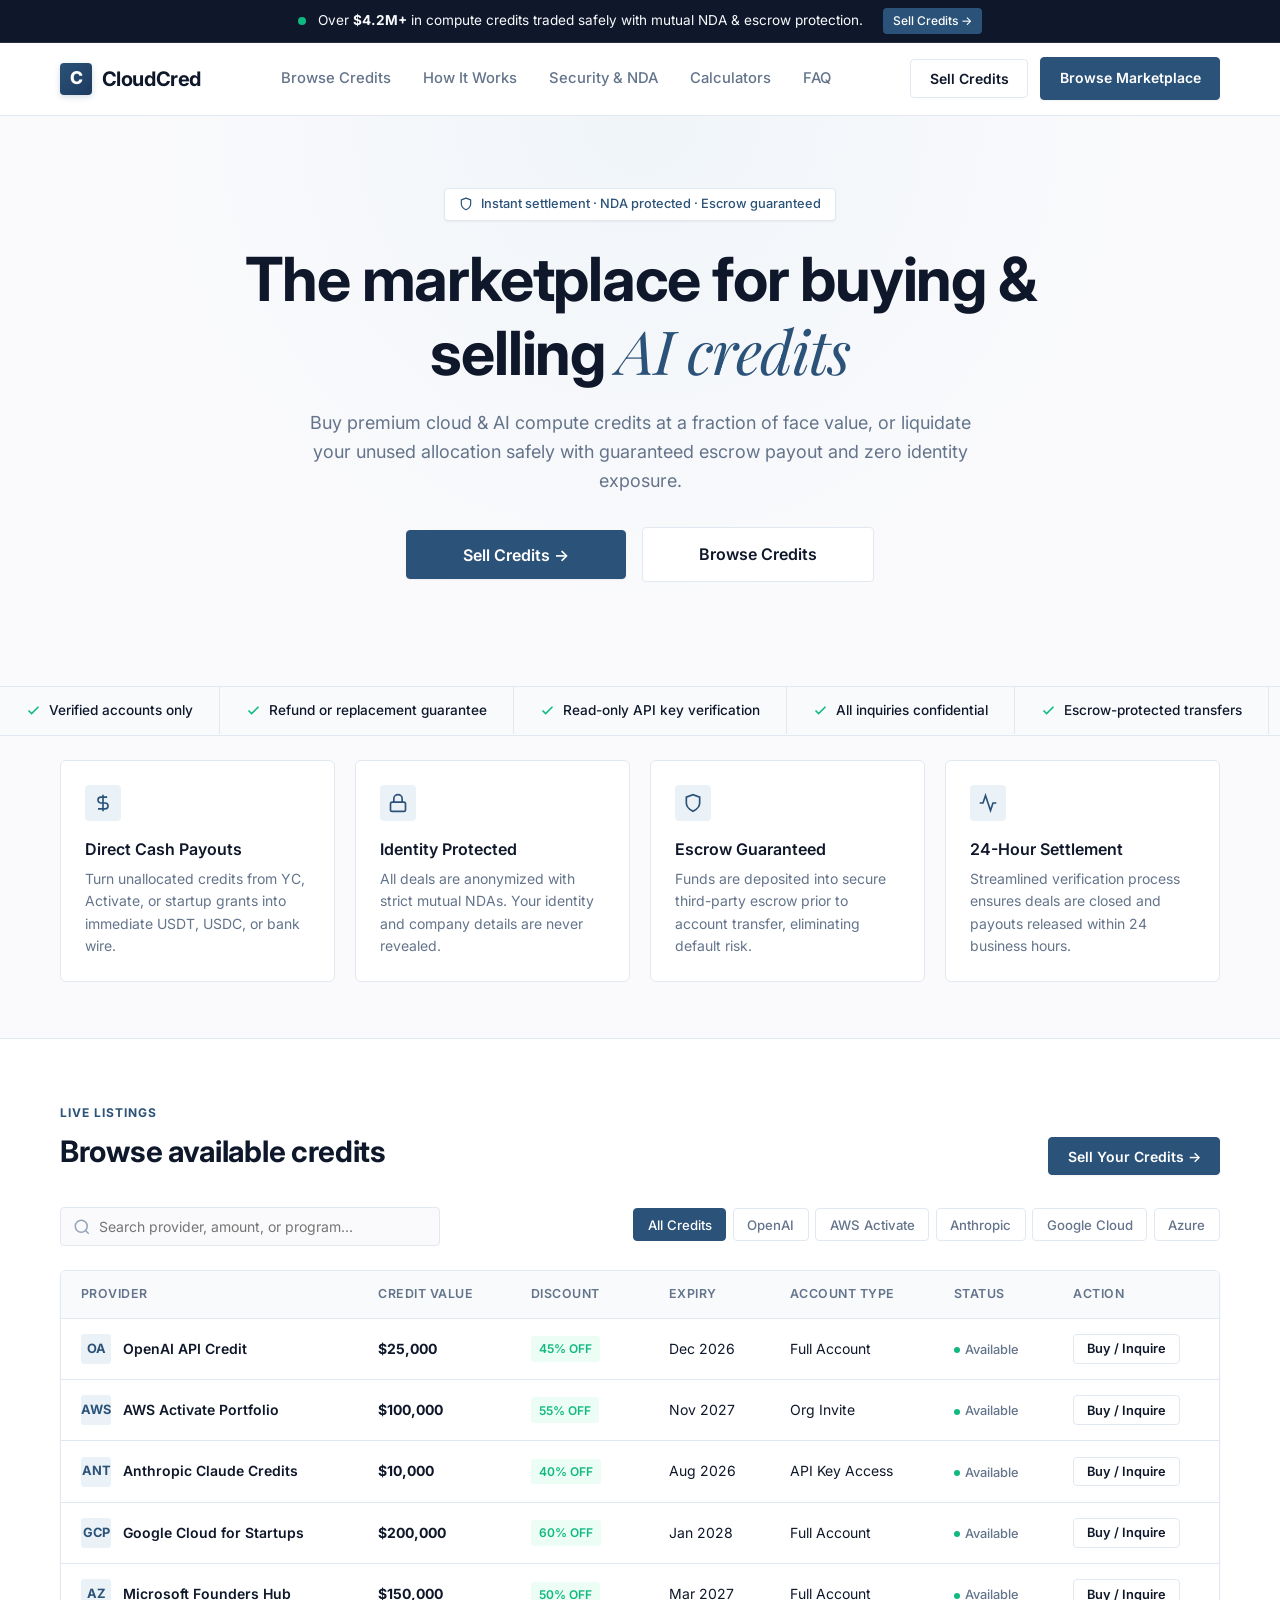
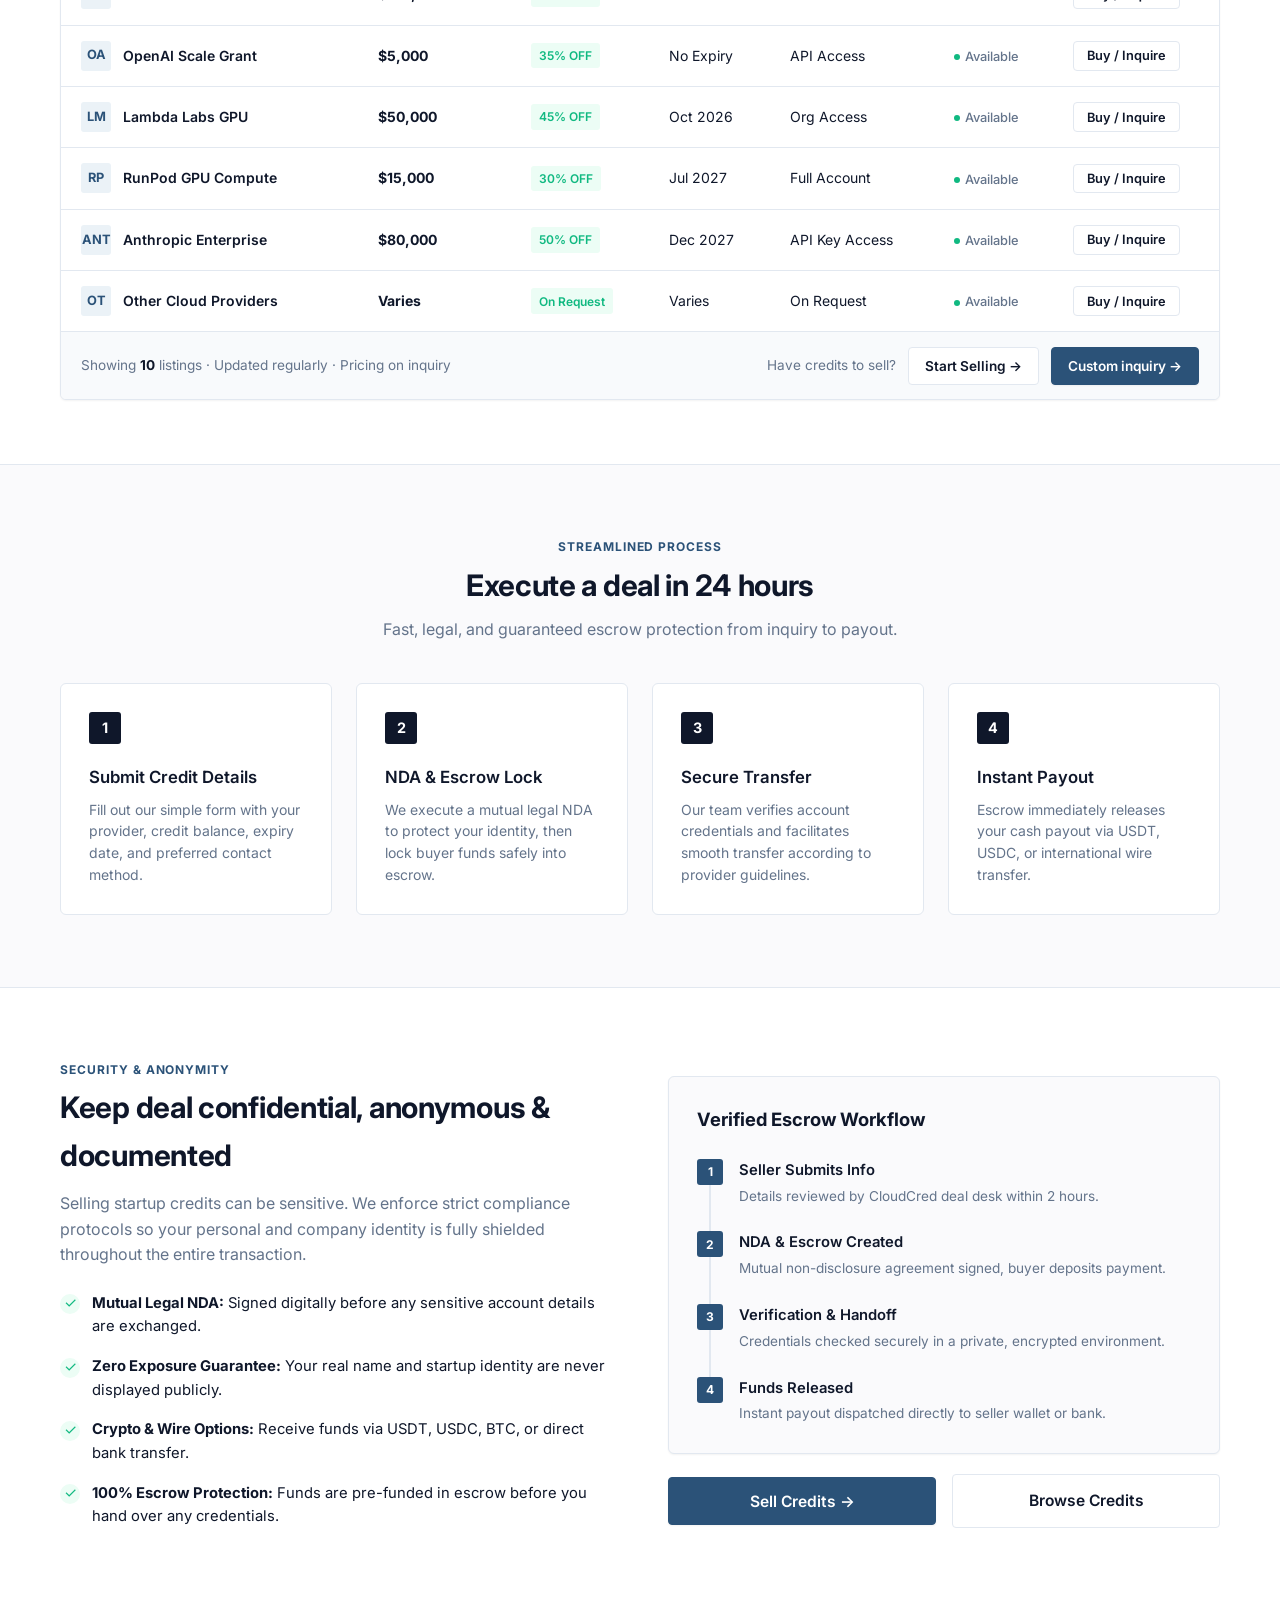
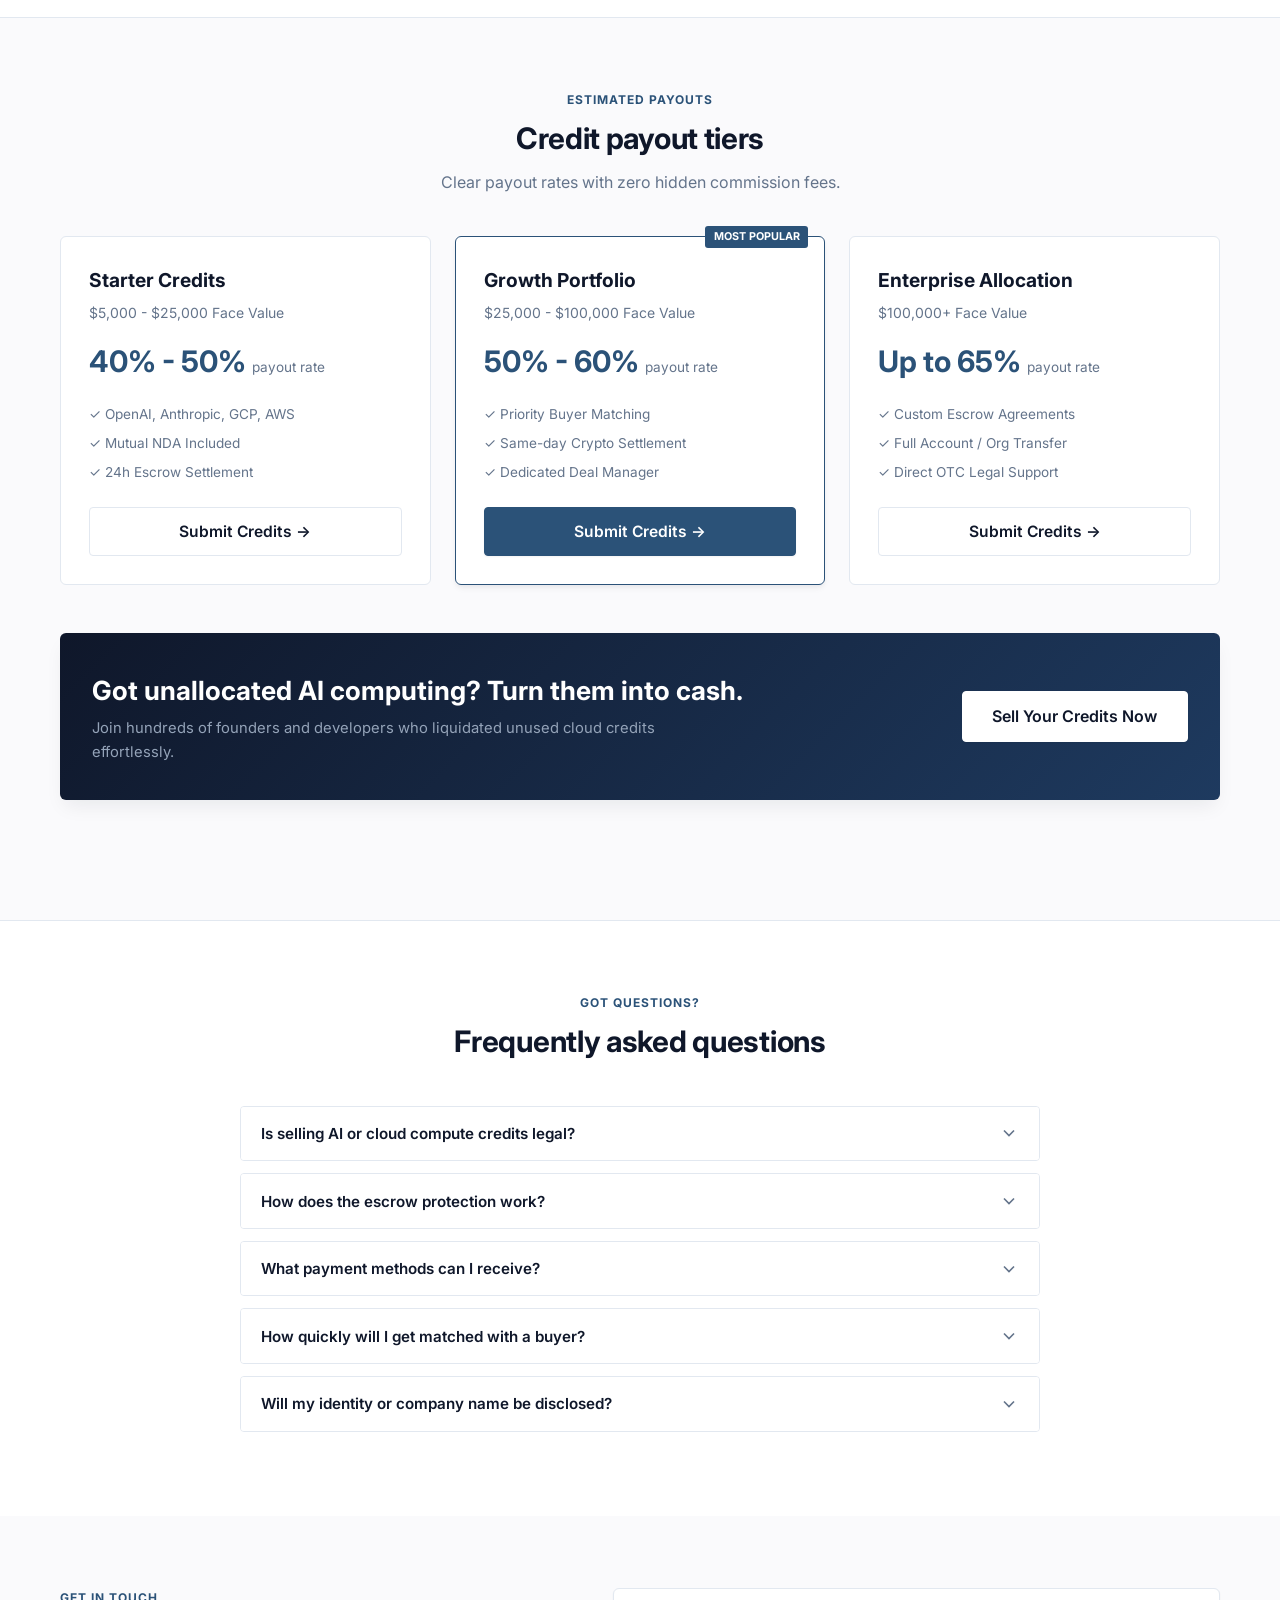
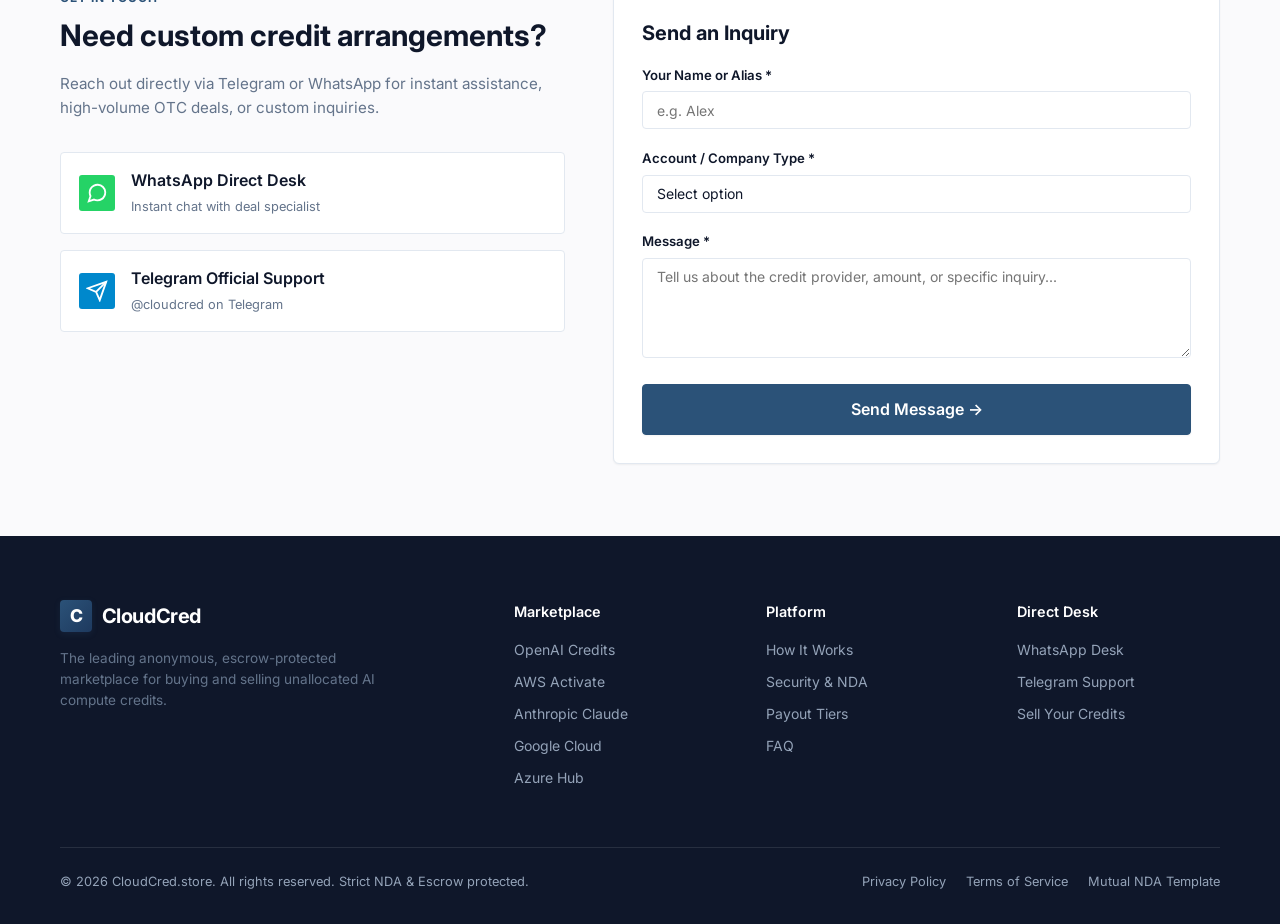
==== index.html @ 662631dc "Initial commit: CloudCred AI compute credits marketplace static website with Privacy Policy & Terms " ====
<!DOCTYPE html>
<html lang="en">
<head>
  <meta charset="UTF-8">
  <meta name="viewport" content="width=device-width, initial-scale=1.0">
  <title>CloudCred - The Marketplace for Buying & Selling AI Credits</title>
  <meta name="description" content="Buy premium AI & cloud compute credits at up to 60% off face value, or liquidate unused startup credits safely with guaranteed escrow and total anonymity.">

  <!-- Stylesheet -->
  <link rel="stylesheet" href="styles.css">
</head>
<body>

  <!-- Top Announcement Bar -->
  <div class="top-bar">
    <div class="container top-bar-content">
      <span class="pulse-dot"></span>
      <span>Over <strong>$4.2M+</strong> in compute credits traded safely with mutual NDA & escrow protection.</span>
      <a href="#sell" class="top-bar-btn trigger-sell-modal">Sell Credits &rarr;</a>
    </div>
  </div>

  <!-- Header Navigation -->
  <header class="header">
    <div class="container nav-container">
      <a href="#" class="logo">
        <div class="logo-icon">C</div>
        <span>CloudCred</span>
      </a>

      <nav class="nav-links">
        <a href="#marketplace">Browse Credits</a>
        <a href="#how-it-works">How It Works</a>
        <a href="#security">Security & NDA</a>
        <a href="#pricing">Calculators</a>
        <a href="#faq">FAQ</a>
      </nav>

      <div class="nav-actions">
        <button class="btn btn-secondary trigger-sell-modal">Sell Credits</button>
        <a href="#marketplace" class="btn btn-primary">Browse Marketplace</a>
        <button class="hamburger" id="hamburgerBtn" aria-label="Toggle Navigation">
          <svg width="24" height="24" viewBox="0 0 24 24" fill="none" stroke="currentColor" stroke-width="2" stroke-linecap="round" stroke-linejoin="round">
            <line x1="3" y1="12" x2="21" y2="12"></line>
            <line x1="3" y1="6" x2="21" y2="6"></line>
            <line x1="3" y1="18" x2="21" y2="18"></line>
          </svg>
        </button>
      </div>
    </div>
  </header>

  <!-- Mobile Drawer Menu -->
  <div class="mobile-nav" id="mobileNav">
    <a href="#marketplace">Browse Credits</a>
    <a href="#how-it-works">How It Works</a>
    <a href="#security">Security & Confidentiality</a>
    <a href="#pricing">Pricing & Payouts</a>
    <a href="#faq">FAQ</a>
    <a href="#contact">Contact Us</a>
    <button class="btn btn-primary trigger-sell-modal" style="width: 100%; margin-top: 1rem;">Sell Credits</button>
  </div>

  <!-- Hero Section -->
  <section class="hero">
    <div class="container">
      <div class="hero-badge-pill">
        <svg width="14" height="14" viewBox="0 0 24 24" fill="none" stroke="currentColor" stroke-width="2" stroke-linecap="round" stroke-linejoin="round"><path d="M12 22s8-4 8-10V5l-8-3-8 3v7c0 6 8 10 8 10z"/></svg>
        Instant settlement · NDA protected · Escrow guaranteed
      </div>

      <h1 class="hero-title">
        The marketplace for buying & selling <span class="serif-highlight">AI credits</span>
      </h1>

      <p class="hero-subtitle">
        Buy premium cloud & AI compute credits at a fraction of face value, or liquidate your unused allocation safely with guaranteed escrow payout and zero identity exposure.
      </p>

      <div class="hero-actions">
        <button class="btn btn-primary trigger-sell-modal">Sell Credits &rarr;</button>
        <a href="#marketplace" class="btn btn-secondary">Browse Credits</a>
      </div>

    </div>
  </section>

  <!-- Scrolling Marquee Belt (Full Width) -->
  <div class="marquee-belt">
    <div class="marquee-track">
      <div class="marquee-group">
        <div class="marquee-item">
          <svg width="15" height="15" viewBox="0 0 24 24" fill="none" stroke="currentColor" stroke-width="2.5"><polyline points="20 6 9 17 4 12"/></svg>
          <span>Verified accounts only</span>
        </div>
        <div class="marquee-item">
          <svg width="15" height="15" viewBox="0 0 24 24" fill="none" stroke="currentColor" stroke-width="2.5"><polyline points="20 6 9 17 4 12"/></svg>
          <span>Refund or replacement guarantee</span>
        </div>
        <div class="marquee-item">
          <svg width="15" height="15" viewBox="0 0 24 24" fill="none" stroke="currentColor" stroke-width="2.5"><polyline points="20 6 9 17 4 12"/></svg>
          <span>Read-only API key verification</span>
        </div>
        <div class="marquee-item">
          <svg width="15" height="15" viewBox="0 0 24 24" fill="none" stroke="currentColor" stroke-width="2.5"><polyline points="20 6 9 17 4 12"/></svg>
          <span>All inquiries confidential</span>
        </div>
        <div class="marquee-item">
          <svg width="15" height="15" viewBox="0 0 24 24" fill="none" stroke="currentColor" stroke-width="2.5"><polyline points="20 6 9 17 4 12"/></svg>
          <span>Escrow-protected transfers</span>
        </div>
        <div class="marquee-item">
          <svg width="15" height="15" viewBox="0 0 24 24" fill="none" stroke="currentColor" stroke-width="2.5"><polyline points="20 6 9 17 4 12"/></svg>
          <span>Mutual NDA on every deal</span>
        </div>
        <div class="marquee-item">
          <svg width="15" height="15" viewBox="0 0 24 24" fill="none" stroke="currentColor" stroke-width="2.5"><polyline points="20 6 9 17 4 12"/></svg>
          <span>24-48h average transfer</span>
        </div>
        <div class="marquee-item">
          <svg width="15" height="15" viewBox="0 0 24 24" fill="none" stroke="currentColor" stroke-width="2.5"><polyline points="20 6 9 17 4 12"/></svg>
          <span>Never shared with AI providers</span>
        </div>
        <div class="marquee-item">
          <svg width="15" height="15" viewBox="0 0 24 24" fill="none" stroke="currentColor" stroke-width="2.5"><polyline points="20 6 9 17 4 12"/></svg>
          <span>OpenAI, AWS, GCP, Anthropic & Azure</span>
        </div>
      </div>

      <!-- Duplicate Group for Infinite Loop -->
      <div class="marquee-group" aria-hidden="true">
        <div class="marquee-item">
          <svg width="15" height="15" viewBox="0 0 24 24" fill="none" stroke="currentColor" stroke-width="2.5"><polyline points="20 6 9 17 4 12"/></svg>
          <span>Verified accounts only</span>
        </div>
        <div class="marquee-item">
          <svg width="15" height="15" viewBox="0 0 24 24" fill="none" stroke="currentColor" stroke-width="2.5"><polyline points="20 6 9 17 4 12"/></svg>
          <span>Refund or replacement guarantee</span>
        </div>
        <div class="marquee-item">
          <svg width="15" height="15" viewBox="0 0 24 24" fill="none" stroke="currentColor" stroke-width="2.5"><polyline points="20 6 9 17 4 12"/></svg>
          <span>Read-only API key verification</span>
        </div>
        <div class="marquee-item">
          <svg width="15" height="15" viewBox="0 0 24 24" fill="none" stroke="currentColor" stroke-width="2.5"><polyline points="20 6 9 17 4 12"/></svg>
          <span>All inquiries confidential</span>
        </div>
        <div class="marquee-item">
          <svg width="15" height="15" viewBox="0 0 24 24" fill="none" stroke="currentColor" stroke-width="2.5"><polyline points="20 6 9 17 4 12"/></svg>
          <span>Escrow-protected transfers</span>
        </div>
        <div class="marquee-item">
          <svg width="15" height="15" viewBox="0 0 24 24" fill="none" stroke="currentColor" stroke-width="2.5"><polyline points="20 6 9 17 4 12"/></svg>
          <span>Mutual NDA on every deal</span>
        </div>
        <div class="marquee-item">
          <svg width="15" height="15" viewBox="0 0 24 24" fill="none" stroke="currentColor" stroke-width="2.5"><polyline points="20 6 9 17 4 12"/></svg>
          <span>24-48h average transfer</span>
        </div>
        <div class="marquee-item">
          <svg width="15" height="15" viewBox="0 0 24 24" fill="none" stroke="currentColor" stroke-width="2.5"><polyline points="20 6 9 17 4 12"/></svg>
          <span>Never shared with AI providers</span>
        </div>
        <div class="marquee-item">
          <svg width="15" height="15" viewBox="0 0 24 24" fill="none" stroke="currentColor" stroke-width="2.5"><polyline points="20 6 9 17 4 12"/></svg>
          <span>OpenAI, AWS, GCP, Anthropic & Azure</span>
        </div>
      </div>
    </div>
  </div>

  <!-- Value Highlights Grid -->
  <section class="value-props">
    <div class="container">
      <div class="value-grid">
        <div class="value-card">
          <div class="value-icon">
            <svg width="20" height="20" viewBox="0 0 24 24" fill="none" stroke="currentColor" stroke-width="2"><path d="M12 2v20M17 5H9.5a3.5 3.5 0 0 0 0 7h5a3.5 3.5 0 0 1 0 7H6"/></svg>
          </div>
          <h3>Direct Cash Payouts</h3>
          <p>Turn unallocated credits from YC, Activate, or startup grants into immediate USDT, USDC, or bank wire.</p>
        </div>

        <div class="value-card">
          <div class="value-icon">
            <svg width="20" height="20" viewBox="0 0 24 24" fill="none" stroke="currentColor" stroke-width="2"><rect x="3" y="11" width="18" height="11" rx="2" ry="2"/><path d="M7 11V7a5 5 0 0 1 10 0v4"/></svg>
          </div>
          <h3>Identity Protected</h3>
          <p>All deals are anonymized with strict mutual NDAs. Your identity and company details are never revealed.</p>
        </div>

        <div class="value-card">
          <div class="value-icon">
            <svg width="20" height="20" viewBox="0 0 24 24" fill="none" stroke="currentColor" stroke-width="2"><path d="M12 22s8-4 8-10V5l-8-3-8 3v7c0 6 8 10 8 10z"/></svg>
          </div>
          <h3>Escrow Guaranteed</h3>
          <p>Funds are deposited into secure third-party escrow prior to account transfer, eliminating default risk.</p>
        </div>

        <div class="value-card">
          <div class="value-icon">
            <svg width="20" height="20" viewBox="0 0 24 24" fill="none" stroke="currentColor" stroke-width="2"><polyline points="22 12 18 12 15 21 9 3 6 12 2 12"/></svg>
          </div>
          <h3>24-Hour Settlement</h3>
          <p>Streamlined verification process ensures deals are closed and payouts released within 24 business hours.</p>
        </div>
      </div>
    </div>
  </section>

  <!-- Live Credit Marketplace Section -->
  <section class="marketplace-section" id="marketplace">
    <div class="container">
      <div class="section-header">
        <div>
          <div class="section-tag">LIVE LISTINGS</div>
          <h2 class="section-title">Browse available credits</h2>
        </div>
        <button class="btn btn-primary trigger-sell-modal">Sell Your Credits &rarr;</button>
      </div>

      <!-- Search & Filters -->
      <div class="filter-bar">
        <div class="search-box">
          <svg width="18" height="18" viewBox="0 0 24 24" fill="none" stroke="currentColor" stroke-width="2"><circle cx="11" cy="11" r="8"/><line x1="21" y1="21" x2="16.65" y2="16.65"/></svg>
          <input type="text" id="tableSearchInput" placeholder="Search provider, amount, or program...">
        </div>

        <div class="category-tabs">
          <button class="tab-btn active" data-category="all">All Credits</button>
          <button class="tab-btn" data-category="openai">OpenAI</button>
          <button class="tab-btn" data-category="aws">AWS Activate</button>
          <button class="tab-btn" data-category="anthropic">Anthropic</button>
          <button class="tab-btn" data-category="gcp">Google Cloud</button>
          <button class="tab-btn" data-category="azure">Azure</button>
        </div>
      </div>

      <!-- Data Table -->
      <div class="table-container">
        <table class="market-table" id="marketplaceTable">
          <thead>
            <tr>
              <th>Provider</th>
              <th>Credit Value</th>
              <th>Discount</th>
              <th>Expiry</th>
              <th>Account Type</th>
              <th>Status</th>
              <th>Action</th>
            </tr>
          </thead>
          <tbody>
            <tr data-provider="openai">
              <td>
                <div class="provider-cell">
                  <div class="provider-logo">OA</div>
                  <span>OpenAI API Credit</span>
                </div>
              </td>
              <td><strong>$25,000</strong></td>
              <td><span class="discount-badge">45% OFF</span></td>
              <td>Dec 2026</td>
              <td>Full Account</td>
              <td><span class="status-badge"><span class="status-dot"></span> Available</span></td>
              <td><button class="btn btn-secondary trigger-sell-modal" style="padding:0.4rem 0.8rem; font-size:0.8rem;">Buy / Inquire</button></td>
            </tr>

            <tr data-provider="aws">
              <td>
                <div class="provider-cell">
                  <div class="provider-logo">AWS</div>
                  <span>AWS Activate Portfolio</span>
                </div>
              </td>
              <td><strong>$100,000</strong></td>
              <td><span class="discount-badge">55% OFF</span></td>
              <td>Nov 2027</td>
              <td>Org Invite</td>
              <td><span class="status-badge"><span class="status-dot"></span> Available</span></td>
              <td><button class="btn btn-secondary trigger-sell-modal" style="padding:0.4rem 0.8rem; font-size:0.8rem;">Buy / Inquire</button></td>
            </tr>

            <tr data-provider="anthropic">
              <td>
                <div class="provider-cell">
                  <div class="provider-logo">ANT</div>
                  <span>Anthropic Claude Credits</span>
                </div>
              </td>
              <td><strong>$10,000</strong></td>
              <td><span class="discount-badge">40% OFF</span></td>
              <td>Aug 2026</td>
              <td>API Key Access</td>
              <td><span class="status-badge"><span class="status-dot"></span> Available</span></td>
              <td><button class="btn btn-secondary trigger-sell-modal" style="padding:0.4rem 0.8rem; font-size:0.8rem;">Buy / Inquire</button></td>
            </tr>

            <tr data-provider="gcp">
              <td>
                <div class="provider-cell">
                  <div class="provider-logo">GCP</div>
                  <span>Google Cloud for Startups</span>
                </div>
              </td>
              <td><strong>$200,000</strong></td>
              <td><span class="discount-badge">60% OFF</span></td>
              <td>Jan 2028</td>
              <td>Full Account</td>
              <td><span class="status-badge"><span class="status-dot"></span> Available</span></td>
              <td><button class="btn btn-secondary trigger-sell-modal" style="padding:0.4rem 0.8rem; font-size:0.8rem;">Buy / Inquire</button></td>
            </tr>

            <tr data-provider="azure">
              <td>
                <div class="provider-cell">
                  <div class="provider-logo">AZ</div>
                  <span>Microsoft Founders Hub</span>
                </div>
              </td>
              <td><strong>$150,000</strong></td>
              <td><span class="discount-badge">50% OFF</span></td>
              <td>Mar 2027</td>
              <td>Full Account</td>
              <td><span class="status-badge"><span class="status-dot"></span> Available</span></td>
              <td><button class="btn btn-secondary trigger-sell-modal" style="padding:0.4rem 0.8rem; font-size:0.8rem;">Buy / Inquire</button></td>
            </tr>

            <tr data-provider="openai">
              <td>
                <div class="provider-cell">
                  <div class="provider-logo">OA</div>
                  <span>OpenAI Scale Grant</span>
                </div>
              </td>
              <td><strong>$5,000</strong></td>
              <td><span class="discount-badge">35% OFF</span></td>
              <td>No Expiry</td>
              <td>API Access</td>
              <td><span class="status-badge"><span class="status-dot"></span> Available</span></td>
              <td><button class="btn btn-secondary trigger-sell-modal" style="padding:0.4rem 0.8rem; font-size:0.8rem;">Buy / Inquire</button></td>
            </tr>

            <tr data-provider="gcp">
              <td>
                <div class="provider-cell">
                  <div class="provider-logo">LM</div>
                  <span>Lambda Labs GPU</span>
                </div>
              </td>
              <td><strong>$50,000</strong></td>
              <td><span class="discount-badge">45% OFF</span></td>
              <td>Oct 2026</td>
              <td>Org Access</td>
              <td><span class="status-badge"><span class="status-dot"></span> Available</span></td>
              <td><button class="btn btn-secondary trigger-sell-modal" style="padding:0.4rem 0.8rem; font-size:0.8rem;">Buy / Inquire</button></td>
            </tr>

            <tr data-provider="aws">
              <td>
                <div class="provider-cell">
                  <div class="provider-logo">RP</div>
                  <span>RunPod GPU Compute</span>
                </div>
              </td>
              <td><strong>$15,000</strong></td>
              <td><span class="discount-badge">30% OFF</span></td>
              <td>Jul 2027</td>
              <td>Full Account</td>
              <td><span class="status-badge"><span class="status-dot"></span> Available</span></td>
              <td><button class="btn btn-secondary trigger-sell-modal" style="padding:0.4rem 0.8rem; font-size:0.8rem;">Buy / Inquire</button></td>
            </tr>

            <tr data-provider="anthropic">
              <td>
                <div class="provider-cell">
                  <div class="provider-logo">ANT</div>
                  <span>Anthropic Enterprise</span>
                </div>
              </td>
              <td><strong>$80,000</strong></td>
              <td><span class="discount-badge">50% OFF</span></td>
              <td>Dec 2027</td>
              <td>API Key Access</td>
              <td><span class="status-badge"><span class="status-dot"></span> Available</span></td>
              <td><button class="btn btn-secondary trigger-sell-modal" style="padding:0.4rem 0.8rem; font-size:0.8rem;">Buy / Inquire</button></td>
            </tr>

            <tr data-provider="other">
              <td>
                <div class="provider-cell">
                  <div class="provider-logo">OT</div>
                  <span>Other Cloud Providers</span>
                </div>
              </td>
              <td><strong>Varies</strong></td>
              <td><span class="discount-badge">On Request</span></td>
              <td>Varies</td>
              <td>On Request</td>
              <td><span class="status-badge"><span class="status-dot"></span> Available</span></td>
              <td><button class="btn btn-secondary trigger-sell-modal" style="padding:0.4rem 0.8rem; font-size:0.8rem;">Buy / Inquire</button></td>
            </tr>
          </tbody>
        </table>

        <!-- Table Footer Belt -->
        <div class="table-footer-belt">
          <div class="table-footer-meta">
            Showing <strong id="visibleCount">10</strong> listings &middot; Updated regularly &middot; Pricing on inquiry
          </div>

          <div class="table-footer-cta">
            <span class="table-footer-prompt">Have credits to sell?</span>
            <button class="btn btn-secondary trigger-sell-modal">Start Selling &rarr;</button>
            <button class="btn btn-primary trigger-sell-modal">Custom inquiry &rarr;</button>
          </div>
        </div>
      </div>
    </div>
  </section>

  <!-- How It Works Section -->
  <section class="how-it-works" id="how-it-works">
    <div class="container">
      <div style="text-align: center; max-width: 650px; margin: 0 auto;">
        <div class="section-tag">STREAMLINED PROCESS</div>
        <h2 class="section-title">Execute a deal in 24 hours</h2>
        <p style="color: var(--text-muted); margin-top: 0.5rem;">Fast, legal, and guaranteed escrow protection from inquiry to payout.</p>
      </div>

      <div class="steps-grid">
        <div class="step-card">
          <div class="step-number">1</div>
          <h3>Submit Credit Details</h3>
          <p>Fill out our simple form with your provider, credit balance, expiry date, and preferred contact method.</p>
        </div>

        <div class="step-card">
          <div class="step-number">2</div>
          <h3>NDA & Escrow Lock</h3>
          <p>We execute a mutual legal NDA to protect your identity, then lock buyer funds safely into escrow.</p>
        </div>

        <div class="step-card">
          <div class="step-number">3</div>
          <h3>Secure Transfer</h3>
          <p>Our team verifies account credentials and facilitates smooth transfer according to provider guidelines.</p>
        </div>

        <div class="step-card">
          <div class="step-number">4</div>
          <h3>Instant Payout</h3>
          <p>Escrow immediately releases your cash payout via USDT, USDC, or international wire transfer.</p>
        </div>
      </div>
    </div>
  </section>

  <!-- Security & Confidentiality Section -->
  <section class="security-section" id="security">
    <div class="container">
      <div class="security-layout">
        <div>
          <div class="section-tag">SECURITY & ANONYMITY</div>
          <h2 class="section-title">Keep deal confidential, anonymous & documented</h2>
          <p style="color: var(--text-muted); margin-top: 0.75rem; line-height: 1.6;">
            Selling startup credits can be sensitive. We enforce strict compliance protocols so your personal and company identity is fully shielded throughout the entire transaction.
          </p>

          <ul class="check-list">
            <li class="check-item">
              <div class="check-icon">✓</div>
              <span><strong>Mutual Legal NDA:</strong> Signed digitally before any sensitive account details are exchanged.</span>
            </li>
            <li class="check-item">
              <div class="check-icon">✓</div>
              <span><strong>Zero Exposure Guarantee:</strong> Your real name and startup identity are never displayed publicly.</span>
            </li>
            <li class="check-item">
              <div class="check-icon">✓</div>
              <span><strong>Crypto & Wire Options:</strong> Receive funds via USDT, USDC, BTC, or direct bank transfer.</span>
            </li>
            <li class="check-item">
              <div class="check-icon">✓</div>
              <span><strong>100% Escrow Protection:</strong> Funds are pre-funded in escrow before you hand over any credentials.</span>
            </li>
          </ul>
        </div>

        <!-- Right Column with Workflow Card & Buttons -->
        <div class="security-workflow-col">
          <div class="timeline-card">
            <h3 style="font-size: 1.15rem; font-weight: 700; margin-bottom: 1.5rem;">Verified Escrow Workflow</h3>

            <div class="timeline-step">
              <div class="timeline-badge">1</div>
              <div class="timeline-content">
                <h4>Seller Submits Info</h4>
                <p>Details reviewed by CloudCred deal desk within 2 hours.</p>
              </div>
            </div>

            <div class="timeline-step">
              <div class="timeline-badge">2</div>
              <div class="timeline-content">
                <h4>NDA & Escrow Created</h4>
                <p>Mutual non-disclosure agreement signed, buyer deposits payment.</p>
              </div>
            </div>

            <div class="timeline-step">
              <div class="timeline-badge">3</div>
              <div class="timeline-content">
                <h4>Verification & Handoff</h4>
                <p>Credentials checked securely in a private, encrypted environment.</p>
              </div>
            </div>

            <div class="timeline-step">
              <div class="timeline-badge">4</div>
              <div class="timeline-content">
                <h4>Funds Released</h4>
                <p>Instant payout dispatched directly to seller wallet or bank.</p>
              </div>
            </div>
          </div>

          <!-- Security Action Buttons directly below Workflow Box -->
          <div class="security-actions">
            <button class="btn btn-primary trigger-sell-modal">Sell Credits &rarr;</button>
            <a href="#marketplace" class="btn btn-secondary">Browse Credits</a>
          </div>
        </div>
      </div>
    </div>
  </section>

  <!-- Credit Value Calculator / Pricing Tiers -->
  <section class="pricing-section" id="pricing">
    <div class="container">
      <div style="text-align: center; max-width: 650px; margin: 0 auto;">
        <div class="section-tag">ESTIMATED PAYOUTS</div>
        <h2 class="section-title">Credit payout tiers</h2>
        <p style="color: var(--text-muted); margin-top: 0.5rem;">Clear payout rates with zero hidden commission fees.</p>
      </div>

      <div class="pricing-grid">
        <div class="pricing-card">
          <div>
            <h3>Starter Credits</h3>
            <p style="font-size:0.875rem; color:var(--text-muted);">$5,000 - $25,000 Face Value</p>
            <div class="pricing-payout">40% - 50% <span>payout rate</span></div>
            <ul class="pricing-features">
              <li>✓ OpenAI, Anthropic, GCP, AWS</li>
              <li>✓ Mutual NDA Included</li>
              <li>✓ 24h Escrow Settlement</li>
            </ul>
          </div>
          <button class="btn btn-secondary trigger-sell-modal" style="width:100%;">Submit Credits &rarr;</button>
        </div>

        <div class="pricing-card featured">
          <div>
            <h3>Growth Portfolio</h3>
            <p style="font-size:0.875rem; color:var(--text-muted);">$25,000 - $100,000 Face Value</p>
            <div class="pricing-payout">50% - 60% <span>payout rate</span></div>
            <ul class="pricing-features">
              <li>✓ Priority Buyer Matching</li>
              <li>✓ Same-day Crypto Settlement</li>
              <li>✓ Dedicated Deal Manager</li>
            </ul>
          </div>
          <button class="btn btn-primary trigger-sell-modal" style="width:100%;">Submit Credits &rarr;</button>
        </div>

        <div class="pricing-card">
          <div>
            <h3>Enterprise Allocation</h3>
            <p style="font-size:0.875rem; color:var(--text-muted);">$100,000+ Face Value</p>
            <div class="pricing-payout">Up to 65% <span>payout rate</span></div>
            <ul class="pricing-features">
              <li>✓ Custom Escrow Agreements</li>
              <li>✓ Full Account / Org Transfer</li>
              <li>✓ Direct OTC Legal Support</li>
            </ul>
          </div>
          <button class="btn btn-secondary trigger-sell-modal" style="width:100%;">Submit Credits &rarr;</button>
        </div>
      </div>

      <!-- Seller Banner -->
      <div class="seller-banner">
        <div class="seller-banner-content">
          <h2>Got unallocated AI computing? Turn them into cash.</h2>
          <p>Join hundreds of founders and developers who liquidated unused cloud credits effortlessly.</p>
        </div>
        <button class="btn btn-primary trigger-sell-modal" style="background:#FFFFFF; color:var(--text-dark); border-color:#FFFFFF;">Sell Your Credits Now</button>
      </div>
    </div>
  </section>

  <!-- FAQ Accordion Section -->
  <section class="faq-section" id="faq">
    <div class="container">
      <div style="text-align: center; max-width: 650px; margin: 0 auto;">
        <div class="section-tag">GOT QUESTIONS?</div>
        <h2 class="section-title">Frequently asked questions</h2>
      </div>

      <div class="faq-list">
        <div class="faq-item">
          <button class="faq-question">
            <span>Is selling AI or cloud compute credits legal?</span>
            <svg class="faq-icon" width="20" height="20" viewBox="0 0 24 24" fill="none" stroke="currentColor" stroke-width="2"><polyline points="6 9 12 15 18 9"/></svg>
          </button>
          <div class="faq-answer">
            Yes. Credit transfers, account sales, and API key access arrangements are structured via private, legal contracts between willing buyer and seller entities under non-disclosure agreements.
          </div>
        </div>

        <div class="faq-item">
          <button class="faq-question">
            <span>How does the escrow protection work?</span>
            <svg class="faq-icon" width="20" height="20" viewBox="0 0 24 24" fill="none" stroke="currentColor" stroke-width="2"><polyline points="6 9 12 15 18 9"/></svg>
          </button>
          <div class="faq-answer">
            Before you initiate any account transfer or supply API access credentials, the buyer must deposit the full agreed payout amount into our verified third-party escrow service. Once transfer is verified, escrow instantly releases your funds.
          </div>
        </div>

        <div class="faq-item">
          <button class="faq-question">
            <span>What payment methods can I receive?</span>
            <svg class="faq-icon" width="20" height="20" viewBox="0 0 24 24" fill="none" stroke="currentColor" stroke-width="2"><polyline points="6 9 12 15 18 9"/></svg>
          </button>
          <div class="faq-answer">
            We support cryptocurrency payouts in USDT (TRC20 / ERC20), USDC, or BTC, as well as traditional SWIFT and Wire bank transfers directly to your corporate or personal account.
          </div>
        </div>

        <div class="faq-item">
          <button class="faq-question">
            <span>How quickly will I get matched with a buyer?</span>
            <svg class="faq-icon" width="20" height="20" viewBox="0 0 24 24" fill="none" stroke="currentColor" stroke-width="2"><polyline points="6 9 12 15 18 9"/></svg>
          </button>
          <div class="faq-answer">
            Due to high buyer demand for OpenAI, Anthropic, and AWS credits, over 80% of submitted listings receive verified buyer offers within 4 to 24 hours of submission.
          </div>
        </div>

        <div class="faq-item">
          <button class="faq-question">
            <span>Will my identity or company name be disclosed?</span>
            <svg class="faq-icon" width="20" height="20" viewBox="0 0 24 24" fill="none" stroke="currentColor" stroke-width="2"><polyline points="6 9 12 15 18 9"/></svg>
          </button>
          <div class="faq-answer">
            No. All credit listings are completely anonymized on our marketplace. No third party or cloud provider is informed of your identity.
          </div>
        </div>
      </div>
    </div>
  </section>

  <!-- Contact Form & Direct Channels Section -->
  <section class="contact-section" id="contact">
    <div class="container">
      <div class="contact-layout">
        <div class="contact-info">
          <div class="section-tag">GET IN TOUCH</div>
          <h2>Need custom credit arrangements?</h2>
          <p>Reach out directly via Telegram or WhatsApp for instant assistance, high-volume OTC deals, or custom inquiries.</p>

          <div class="direct-channels">
            <a href="https://wa.me/?text=Hi%20CloudCred,%20I'm%20interested%20in%20buying/selling%20AI%20credits" target="_blank" class="channel-card">
              <div class="channel-icon whatsapp">
                <svg width="22" height="22" viewBox="0 0 24 24" fill="none" stroke="currentColor" stroke-width="2"><path d="M21 11.5a8.38 8.38 0 0 1-.9 3.8 8.5 8.5 0 0 1-7.6 4.7 8.38 8.38 0 0 1-3.8-.9L3 21l1.9-5.7a8.38 8.38 0 0 1-.9-3.8 8.5 8.5 0 0 1 4.7-7.6 8.38 8.38 0 0 1 3.8-.9h.5a8.48 8.48 0 0 1 8 8v.5z"/></svg>
              </div>
              <div>
                <div>WhatsApp Direct Desk</div>
                <span style="font-size: 0.8rem; color: var(--text-muted); font-weight:400;">Instant chat with deal specialist</span>
              </div>
            </a>

            <a href="https://t.me/cloudcred" target="_blank" class="channel-card">
              <div class="channel-icon telegram">
                <svg width="22" height="22" viewBox="0 0 24 24" fill="none" stroke="currentColor" stroke-width="2"><line x1="22" y1="2" x2="11" y2="13"/><polygon points="22 2 15 22 11 13 2 9 22 2"/></svg>
              </div>
              <div>
                <div>Telegram Official Support</div>
                <span style="font-size: 0.8rem; color: var(--text-muted); font-weight:400;">@cloudcred on Telegram</span>
              </div>
            </a>
          </div>
        </div>

        <div class="contact-form-card">
          <h3 style="font-size: 1.25rem; font-weight:700; margin-bottom: 1rem;">Send an Inquiry</h3>
          <form id="bottomContactForm">
            <div class="form-group">
              <label for="contactName">Your Name or Alias *</label>
              <input type="text" id="contactName" class="form-control" placeholder="e.g. Alex" required>
            </div>

            <div class="form-group">
              <label for="contactRole">Account / Company Type *</label>
              <select id="contactRole" class="form-control" required>
                <option value="" disabled selected>Select option</option>
                <option value="Credit Seller">I want to Sell AI Credits</option>
                <option value="Credit Buyer">I want to Buy AI Credits</option>
                <option value="Broker / OTC Agent">OTC Broker / Partner</option>
              </select>
            </div>

            <div class="form-group">
              <label for="contactMessage">Message *</label>
              <textarea id="contactMessage" class="form-control" placeholder="Tell us about the credit provider, amount, or specific inquiry..." required></textarea>
            </div>

            <button type="submit" class="btn btn-primary" style="width: 100%;">Send Message &rarr;</button>
          </form>
        </div>
      </div>
    </div>
  </section>

  <!-- Footer -->
  <footer class="footer">
    <div class="container">
      <div class="footer-grid">
        <div class="footer-brand">
          <a href="#" class="logo">
            <div class="logo-icon">C</div>
            <span>CloudCred</span>
          </a>
          <p>The leading anonymous, escrow-protected marketplace for buying and selling unallocated AI compute credits.</p>
        </div>

        <div class="footer-col">
          <h4>Marketplace</h4>
          <ul>
            <li><a href="#marketplace">OpenAI Credits</a></li>
            <li><a href="#marketplace">AWS Activate</a></li>
            <li><a href="#marketplace">Anthropic Claude</a></li>
            <li><a href="#marketplace">Google Cloud</a></li>
            <li><a href="#marketplace">Azure Hub</a></li>
          </ul>
        </div>

        <div class="footer-col">
          <h4>Platform</h4>
          <ul>
            <li><a href="#how-it-works">How It Works</a></li>
            <li><a href="#security">Security & NDA</a></li>
            <li><a href="#pricing">Payout Tiers</a></li>
            <li><a href="#faq">FAQ</a></li>
          </ul>
        </div>

        <div class="footer-col">
          <h4>Direct Desk</h4>
          <ul>
            <li><a href="https://wa.me/?text=Hi%20CloudCred" target="_blank">WhatsApp Desk</a></li>
            <li><a href="https://t.me/cloudcred" target="_blank">Telegram Support</a></li>
            <li><a href="#sell" class="trigger-sell-modal">Sell Your Credits</a></li>
          </ul>
        </div>
      </div>

      <div class="footer-bottom">
        <div>&copy; 2026 CloudCred.store. All rights reserved. Strict NDA & Escrow protected.</div>
        <div style="display:flex; gap:1.25rem;">
          <a href="privacy-policy.html">Privacy Policy</a>
          <a href="terms.html">Terms of Service</a>
          <a href="#" class="trigger-sell-modal">Mutual NDA Template</a>
        </div>
      </div>
    </div>
  </footer>

  <!-- SELL CREDITS MODAL DIALOG (Matches Screenshot 2 Pixel-Perfect) -->
  <div class="modal-backdrop" id="sellModal">
    <div class="modal-dialog">
      <div class="modal-header">
        <div>
          <div class="modal-subtitle-tag">SELL CREDITS</div>
          <h2 class="modal-title">Submit your credits</h2>
        </div>
        <button class="modal-close-btn" id="closeModalBtn" aria-label="Close modal">&times;</button>
      </div>

      <!-- Guarantee Checklist Box -->
      <div class="modal-guarantee-box">
        <div class="guarantee-item">
          <svg width="15" height="15" viewBox="0 0 24 24" fill="none" stroke="currentColor" stroke-width="2.5"><polyline points="20 6 9 17 4 12"/></svg>
          Mutual NDA
        </div>
        <div class="guarantee-item">
          <svg width="15" height="15" viewBox="0 0 24 24" fill="none" stroke="currentColor" stroke-width="2.5"><polyline points="20 6 9 17 4 12"/></svg>
          Identity protected
        </div>
        <div class="guarantee-item">
          <svg width="15" height="15" viewBox="0 0 24 24" fill="none" stroke="currentColor" stroke-width="2.5"><polyline points="20 6 9 17 4 12"/></svg>
          Paid in crypto
        </div>
        <div class="guarantee-item">
          <svg width="15" height="15" viewBox="0 0 24 24" fill="none" stroke="currentColor" stroke-width="2.5"><polyline points="20 6 9 17 4 12"/></svg>
          Escrow-protected
        </div>
      </div>

      <!-- Form Inputs -->
      <form id="sellCreditForm">
        <div class="form-group">
          <label for="creditProvider">Credit provider *</label>
          <select id="creditProvider" class="form-control" required>
            <option value="" disabled selected>Select provider</option>
            <option value="OpenAI">OpenAI API</option>
            <option value="AWS Activate">AWS Activate</option>
            <option value="Anthropic">Anthropic Claude</option>
            <option value="Google Cloud">Google Cloud (GCP)</option>
            <option value="Microsoft Azure">Microsoft Founders Hub</option>
            <option value="RunPod">RunPod / GPU Compute</option>
            <option value="Lambda Labs">Lambda Labs</option>
            <option value="Other">Other Provider</option>
          </select>
        </div>

        <div class="form-row-2col">
          <div class="form-group">
            <label for="creditValue">Credit value *</label>
            <select id="creditValue" class="form-control" required>
              <option value="" disabled selected>Select value</option>
              <option value="$1,000 - $5,000">$1,000 - $5,000</option>
              <option value="$5,000 - $25,000">$5,000 - $25,000</option>
              <option value="$25,000 - $100,000">$25,000 - $100,000</option>
              <option value="$100,000+">$100,000+</option>
            </select>
          </div>

          <div class="form-group">
            <label for="accountType">Account type *</label>
            <select id="accountType" class="form-control" required>
              <option value="" disabled selected>Select type</option>
              <option value="Full Account Transfer">Full account transfer</option>
              <option value="API Key Access">API key access</option>
              <option value="Org Invite">Organization invite</option>
              <option value="Other">Other type</option>
            </select>
          </div>
        </div>

        <div class="form-group">
          <label for="grantProgramme">Grant programme <span style="font-weight:400; color:var(--text-muted);">(optional)</span></label>
          <select id="grantProgramme" class="form-control">
            <option value="" disabled selected>Select programme</option>
            <option value="Y Combinator">Y Combinator</option>
            <option value="AWS Activate Portfolio">AWS Activate Portfolio</option>
            <option value="Google for Startups">Google for Startups</option>
            <option value="Microsoft Founders Hub">Microsoft Founders Hub</option>
            <option value="Anthropic Startup">Anthropic Startup Program</option>
            <option value="Other / Direct Grant">Other / Direct Grant</option>
          </select>
          <div class="form-hint">Helps us match you with the right buyer faster.</div>
        </div>

        <div class="form-group">
          <label for="creditExpiry">Credit expiry <span style="font-weight:400; color:var(--text-muted);">(optional)</span></label>
          <input type="text" id="creditExpiry" class="form-control" placeholder="e.g. Dec 2026, No expiry, Not sure">
        </div>

        <div class="form-group">
          <label for="userContact">Your contact (email or WhatsApp) *</label>
          <input type="text" id="userContact" class="form-control" placeholder="you@email.com or +91 9876543210" required>
          <div class="form-hint">We reply within a few hours. Your details stay strictly private.</div>
        </div>

        <div class="checkbox-group">
          <input type="checkbox" id="ndaCheckbox" checked>
          <label for="ndaCheckbox">I'd like a mutual NDA before we proceed</label>
        </div>

        <button type="submit" class="btn-submit-modal">Submit my credits &rarr;</button>

        <div class="modal-footer-note">
          No commitment required. Your identity and credit details are never shared with AI providers or third parties.
        </div>
      </form>
    </div>
  </div>

  <!-- Toast Notification Container -->
  <div class="toast-notification" id="toastNotification">
    <svg width="20" height="20" viewBox="0 0 24 24" fill="none" stroke="currentColor" stroke-width="2.5"><polyline points="20 6 9 17 4 12"/></svg>
    <span id="toastMessage">Inquiry submitted successfully!</span>
  </div>

  <!-- Script -->
  <script src="script.js"></script>
</body>
</html>
---- styles.css ----
/* ==========================================================================
   CloudCred - AI Credits Marketplace Styles
   Theme: Modern Minimalist with Flat / Rust Blue Accents & Refined Crisp Corners
   ========================================================================== */

@import url('https://fonts.googleapis.com/css2?family=Inter:wght@300;400;500;600;700&family=Playfair+Display:ital,wght@0,400;0,600;0,700;1,400&display=swap');

:root {
  /* Color Palette - Rust Blue / Flat Slate Accent */
  --primary: #2B5278;
  /* Rust / Flat Blue Primary */
  --primary-hover: #1E3A5F;
  /* Darker Rust Blue */
  --primary-light: #EBF2F7;
  /* Soft Blue Tint */
  --primary-subtle: #F0F5F9;
  --accent: #2563EB;
  /* Electric Blue detail */
  --accent-green: #10B981;
  /* Verification Badge Green */
  --accent-green-bg: #ECFDF5;

  /* Neutral Colors */
  --bg-main: #FAFAFC;
  /* Main Page Background */
  --bg-card: #FFFFFF;
  /* Card Background */
  --text-dark: #0F172A;
  /* Primary Text */
  --text-muted: #64748B;
  /* Muted Subtitles */
  --text-light: #94A3B8;
  /* Placeholder & Meta Text */
  --border-color: #E2E8F0;
  /* Subtle Border */
  --border-focus: #2B5278;

  /* Fonts */
  --font-serif: 'Playfair Display', Georgia, serif;
  --font-sans: 'Inter', system-ui, -apple-system, sans-serif;

  /* Decreased Border Radii (Crisp, Subtle Corners matching reference site) */
  --radius-xs: 3px;
  --radius-sm: 4px;
  --radius-md: 6px;
  --radius-lg: 8px;
  --radius-full: 4px;

  /* Shadows & Effects */
  --shadow-sm: 0 1px 2px 0 rgba(0, 0, 0, 0.05);
  --shadow-md: 0 4px 6px -1px rgba(15, 23, 42, 0.06), 0 2px 4px -1px rgba(15, 23, 42, 0.03);
  --shadow-lg: 0 10px 20px -5px rgba(15, 23, 42, 0.08);
  --shadow-xl: 0 15px 25px -5px rgba(15, 23, 42, 0.12);

  /* Transitions */
  --transition-fast: all 0.2s ease;
  --transition-normal: all 0.3s cubic-bezier(0.4, 0, 0.2, 1);
}

/* Reset & Global Base */
*,
*::before,
*::after {
  box-sizing: border-box;
  margin: 0;
  padding: 0;
}

html {
  scroll-behavior: smooth;
  font-size: 16px;
}

body {
  font-family: var(--font-sans);
  background-color: var(--bg-main);
  color: var(--text-dark);
  line-height: 1.6;
  -webkit-font-smoothing: antialiased;
  -moz-osx-font-smoothing: grayscale;
  overflow-x: hidden;
}

a {
  color: inherit;
  text-decoration: none;
}

button,
input,
select,
textarea {
  font-family: inherit;
  font-size: inherit;
}

/* Typography Utilities */
.serif {
  font-family: var(--font-serif);
}

.italic {
  font-style: italic;
}

/* Layout Containers */
.container {
  width: 100%;
  max-width: 1200px;
  margin: 0 auto;
  padding: 0 1.25rem;
}

/* Top Announcement Banner */
.top-bar {
  background-color: #0F172A;
  color: #F8FAFC;
  font-size: 0.85rem;
  padding: 0.5rem 0;
  text-align: center;
  border-bottom: 1px solid rgba(255, 255, 255, 0.1);
}

.top-bar-content {
  display: flex;
  align-items: center;
  justify-content: center;
  gap: 0.75rem;
  flex-wrap: wrap;
}

.pulse-dot {
  width: 8px;
  height: 8px;
  background-color: var(--accent-green);
  border-radius: 50%;
  box-shadow: 0 0 0 0 rgba(16, 185, 129, 0.7);
  animation: pulse 2s infinite;
}

@keyframes pulse {
  0% {
    transform: scale(0.95);
    box-shadow: 0 0 0 0 rgba(16, 185, 129, 0.7);
  }

  70% {
    transform: scale(1);
    box-shadow: 0 0 0 6px rgba(16, 185, 129, 0);
  }

  100% {
    transform: scale(0.95);
    box-shadow: 0 0 0 0 rgba(16, 185, 129, 0);
  }
}

.top-bar-btn {
  background: var(--primary);
  color: #fff;
  padding: 0.2rem 0.6rem;
  border-radius: var(--radius-sm);
  font-weight: 500;
  font-size: 0.75rem;
  margin-left: 0.5rem;
  display: inline-flex;
  align-items: center;
  gap: 0.25rem;
  transition: var(--transition-fast);
}

.top-bar-btn:hover {
  background-color: var(--primary-hover);
}

/* Header & Sticky Navigation */
.header {
  position: sticky;
  top: 0;
  z-index: 100;
  background: rgba(255, 255, 255, 0.94);
  backdrop-filter: blur(12px);
  border-bottom: 1px solid var(--border-color);
  transition: var(--transition-fast);
}

.nav-container {
  display: flex;
  align-items: center;
  justify-content: space-between;
  height: 72px;
}

.logo {
  display: flex;
  align-items: center;
  gap: 0.6rem;
  font-weight: 700;
  font-size: 1.25rem;
  color: var(--text-dark);
  letter-spacing: -0.02em;
}

.logo-icon {
  width: 32px;
  height: 32px;
  background: linear-gradient(135deg, var(--primary), #1E3A5F);
  color: white;
  border-radius: var(--radius-sm);
  display: flex;
  align-items: center;
  justify-content: center;
  font-weight: 800;
  font-size: 1.1rem;
  box-shadow: 0 2px 6px rgba(43, 82, 120, 0.2);
}

.nav-links {
  display: flex;
  align-items: center;
  gap: 2rem;
  list-style: none;
}

.nav-links a {
  font-weight: 500;
  font-size: 0.925rem;
  color: var(--text-muted);
  transition: var(--transition-fast);
}

.nav-links a:hover {
  color: var(--primary);
}

.nav-actions {
  display: flex;
  align-items: center;
  gap: 0.75rem;
}

/* Primary & Secondary Buttons (Decreased Radius to 4px) */
.btn {
  display: inline-flex;
  align-items: center;
  justify-content: center;
  gap: 0.5rem;
  padding: 0.6rem 1.15rem;
  font-size: 0.875rem;
  font-weight: 600;
  border-radius: var(--radius-sm);
  border: 1px solid transparent;
  cursor: pointer;
  transition: var(--transition-fast);
  white-space: nowrap;
}

.btn-primary {
  background-color: var(--primary);
  color: #FFFFFF;
  border-color: var(--primary);
  box-shadow: var(--shadow-sm);
}

.btn-primary:hover {
  background-color: var(--primary-hover);
  border-color: var(--primary-hover);
  transform: translateY(-1px);
  box-shadow: var(--shadow-md);
}

.btn-secondary {
  background-color: var(--bg-card);
  color: var(--text-dark);
  border-color: var(--border-color);
}

.btn-secondary:hover {
  border-color: var(--primary);
  color: var(--primary);
  background-color: var(--primary-light);
}

.btn-dark {
  background-color: #0F172A;
  color: #FFFFFF;
  border-radius: var(--radius-sm);
}

.btn-dark:hover {
  background-color: #1E293B;
}

.btn-icon-link {
  background: transparent;
  color: var(--primary);
  border: none;
  font-weight: 600;
  padding: 0;
  display: inline-flex;
  align-items: center;
  gap: 0.35rem;
  cursor: pointer;
}

.btn-icon-link:hover {
  color: var(--primary-hover);
  text-decoration: underline;
}

.hamburger {
  display: none;
  background: none;
  border: none;
  cursor: pointer;
  padding: 0.4rem;
  color: var(--text-dark);
}

/* Mobile Nav Drawer */
.mobile-nav {
  display: none;
  position: fixed;
  top: 72px;
  left: 0;
  right: 0;
  bottom: 0;
  background: #FFFFFF;
  z-index: 99;
  padding: 2rem 1.5rem;
  flex-direction: column;
  gap: 1.5rem;
  border-top: 1px solid var(--border-color);
  transform: translateY(-100%);
  opacity: 0;
  transition: var(--transition-normal);
}

.mobile-nav.open {
  display: flex;
  transform: translateY(0);
  opacity: 1;
}

.mobile-nav a {
  font-size: 1.15rem;
  font-weight: 600;
  color: var(--text-dark);
}

/* Hero Section */
.hero {
  padding: 4.5rem 0 3.5rem;
  text-align: center;
  position: relative;
  background: radial-gradient(circle at 50% 0%, var(--primary-subtle) 0%, transparent 60%);
}

.hero-badge-pill {
  display: inline-flex;
  align-items: center;
  gap: 0.5rem;
  padding: 0.35rem 0.85rem;
  background: #FFFFFF;
  border: 1px solid var(--border-color);
  border-radius: var(--radius-sm);
  font-size: 0.8rem;
  font-weight: 500;
  color: var(--primary);
  margin-bottom: 1.5rem;
  box-shadow: var(--shadow-sm);
}

.hero-title {
  font-size: clamp(2.2rem, 5vw, 3.8rem);
  font-weight: 700;
  line-height: 1.15;
  color: var(--text-dark);
  margin-bottom: 1.25rem;
  max-width: 850px;
  margin-left: auto;
  margin-right: auto;
  letter-spacing: -0.02em;
}

.hero-title .serif-highlight {
  font-family: var(--font-serif);
  font-style: italic;
  font-weight: 400;
  color: var(--primary);
}

.hero-subtitle {
  font-size: 1.125rem;
  color: var(--text-muted);
  max-width: 680px;
  margin: 0 auto 2rem;
  line-height: 1.6;
}

.hero-actions {
  display: flex;
  align-items: center;
  justify-content: center;
  gap: 1rem;
  margin-bottom: 3rem;
  flex-wrap: wrap;
}

.hero-actions .btn {
  padding: 0.85rem 3.50rem;
  font-size: 1rem;
  font-weight: 600;
  min-height: 48px;
}

/* Scrolling Marquee Belt (Infinite Horizontal Ticker Ribbon) */
.marquee-belt {
  width: 100%;
  overflow: hidden;
  background-color: #F8FAFC;
  border-top: 1px solid var(--border-color);
  border-bottom: 1px solid var(--border-color);
  padding: 0;
  position: relative;
  user-select: none;
}

.marquee-track {
  display: flex;
  width: max-content;
  animation: marquee-scroll 26s linear infinite;
  will-change: transform;
}

.marquee-track:hover {
  animation-play-state: paused;
}

.marquee-group {
  display: flex;
  align-items: center;
  flex-shrink: 0;
}

.marquee-item {
  display: flex;
  align-items: center;
  gap: 0.55rem;
  padding: 0.8rem 1.6rem;
  font-size: 0.85rem;
  font-weight: 500;
  color: var(--text-dark);
  border-right: 1px solid var(--border-color);
  background-color: #F8FAFC;
  white-space: nowrap;
}

.marquee-item svg {
  color: var(--accent-green);
  flex-shrink: 0;
}

@keyframes marquee-scroll {
  0% {
    transform: translateX(0);
  }

  100% {
    transform: translateX(-50%);
  }
}

/* Feature Badges Grid / Value Highlights */
.value-props {
  padding: 1.5rem 0 3.5rem;
}

.value-grid {
  display: grid;
  grid-template-columns: repeat(auto-fit, minmax(240px, 1fr));
  gap: 1.25rem;
}

.value-card {
  background: var(--bg-card);
  border: 1px solid var(--border-color);
  border-radius: var(--radius-md);
  padding: 1.5rem;
  transition: var(--transition-fast);
}

.value-card:hover {
  border-color: var(--primary);
  transform: translateY(-2px);
  box-shadow: var(--shadow-md);
}

.value-icon {
  width: 36px;
  height: 36px;
  background: var(--primary-light);
  color: var(--primary);
  border-radius: var(--radius-sm);
  display: flex;
  align-items: center;
  justify-content: center;
  margin-bottom: 1rem;
}

.value-card h3 {
  font-size: 1rem;
  font-weight: 600;
  margin-bottom: 0.35rem;
  color: var(--text-dark);
}

.value-card p {
  font-size: 0.875rem;
  color: var(--text-muted);
}

/* Live Marketplace Section */
.marketplace-section {
  padding: 4rem 0;
  background-color: #FFFFFF;
  border-top: 1px solid var(--border-color);
  border-bottom: 1px solid var(--border-color);
}

.section-header {
  display: flex;
  align-items: flex-end;
  justify-content: space-between;
  margin-bottom: 2rem;
  flex-wrap: wrap;
  gap: 1rem;
}

.section-tag {
  font-size: 0.75rem;
  font-weight: 700;
  letter-spacing: 0.08em;
  text-transform: uppercase;
  color: var(--primary);
  margin-bottom: 0.35rem;
}

.section-title {
  font-size: 1.85rem;
  font-weight: 700;
  color: var(--text-dark);
  letter-spacing: -0.01em;
}

/* Marketplace Filter Bar */
.filter-bar {
  display: flex;
  align-items: center;
  justify-content: space-between;
  gap: 1rem;
  margin-bottom: 1.5rem;
  flex-wrap: wrap;
}

.search-box {
  position: relative;
  flex: 1;
  min-width: 260px;
  max-width: 380px;
}

.search-box input {
  width: 100%;
  padding: 0.6rem 1rem 0.6rem 2.4rem;
  background: var(--bg-main);
  border: 1px solid var(--border-color);
  border-radius: var(--radius-sm);
  font-size: 0.875rem;
  outline: none;
  transition: var(--transition-fast);
}

.search-box input:focus {
  border-color: var(--primary);
  background: #FFFFFF;
  box-shadow: 0 0 0 3px rgba(43, 82, 120, 0.1);
}

.search-box svg {
  position: absolute;
  left: 0.8rem;
  top: 50%;
  transform: translateY(-50%);
  color: var(--text-light);
  pointer-events: none;
}

.category-tabs {
  display: flex;
  align-items: center;
  gap: 0.4rem;
  overflow-x: auto;
  padding-bottom: 0.25rem;
}

.tab-btn {
  padding: 0.45rem 0.85rem;
  border-radius: var(--radius-sm);
  border: 1px solid var(--border-color);
  background: var(--bg-card);
  font-size: 0.825rem;
  font-weight: 500;
  color: var(--text-muted);
  cursor: pointer;
  white-space: nowrap;
  transition: var(--transition-fast);
}

.tab-btn:hover {
  border-color: var(--primary);
  color: var(--primary);
}

.tab-btn.active {
  background-color: var(--primary);
  color: #FFFFFF;
  border-color: var(--primary);
}

/* Marketplace Data Table */
.table-container {
  width: 100%;
  overflow-x: auto;
  border: 1px solid var(--border-color);
  border-radius: var(--radius-md);
  box-shadow: var(--shadow-sm);
  background: #FFFFFF;
}

.market-table {
  width: 100%;
  border-collapse: collapse;
  text-align: left;
  font-size: 0.875rem;
}

.market-table th {
  background-color: #F8FAFC;
  color: var(--text-muted);
  font-weight: 600;
  padding: 0.85rem 1.25rem;
  border-bottom: 1px solid var(--border-color);
  font-size: 0.775rem;
  text-transform: uppercase;
  letter-spacing: 0.04em;
}

.market-table td {
  padding: 0.95rem 1.25rem;
  border-bottom: 1px solid var(--border-color);
  color: var(--text-dark);
  vertical-align: middle;
}

.market-table tr:last-child td {
  border-bottom: none;
}

.market-table tr:hover td {
  background-color: var(--primary-subtle);
}

.provider-cell {
  display: flex;
  align-items: center;
  gap: 0.75rem;
  font-weight: 600;
}

.provider-logo {
  width: 30px;
  height: 30px;
  border-radius: var(--radius-xs);
  background: var(--primary-light);
  display: flex;
  align-items: center;
  justify-content: center;
  font-size: 0.8rem;
  font-weight: 700;
  color: var(--primary);
}

.discount-badge {
  display: inline-flex;
  align-items: center;
  padding: 0.2rem 0.5rem;
  background-color: var(--accent-green-bg);
  color: var(--accent-green);
  border-radius: var(--radius-xs);
  font-weight: 600;
  font-size: 0.75rem;
}

.status-badge {
  display: inline-flex;
  align-items: center;
  gap: 0.35rem;
  font-size: 0.8rem;
  font-weight: 500;
  color: var(--text-muted);
}

.status-dot {
  width: 6px;
  height: 6px;
  border-radius: 50%;
  background-color: var(--accent-green);
}

/* Table Footer Belt */
.table-footer-belt {
  display: flex;
  align-items: center;
  justify-content: space-between;
  padding: 0.9rem 1.25rem;
  background-color: #F8FAFC;
  border-top: 1px solid var(--border-color);
  gap: 1rem;
  flex-wrap: wrap;
}

.table-footer-meta {
  font-size: 0.85rem;
  color: var(--text-muted);
}

.table-footer-meta strong {
  color: var(--text-dark);
  font-weight: 700;
}

.table-footer-cta {
  display: flex;
  align-items: center;
  gap: 0.75rem;
  flex-wrap: wrap;
}

.table-footer-prompt {
  font-size: 0.85rem;
  color: var(--text-muted);
}

.table-footer-cta .btn {
  padding: 0.5rem 1rem;
  font-size: 0.85rem;
  min-height: 38px;
}

/* How It Works Section */
.how-it-works {
  padding: 4.5rem 0;
}

.steps-grid {
  display: grid;
  grid-template-columns: repeat(auto-fit, minmax(260px, 1fr));
  gap: 1.5rem;
  margin-top: 2.5rem;
}

.step-card {
  background: var(--bg-card);
  border: 1px solid var(--border-color);
  border-radius: var(--radius-md);
  padding: 1.75rem;
  position: relative;
  transition: var(--transition-normal);
}

.step-card:hover {
  border-color: var(--primary);
  box-shadow: var(--shadow-md);
  transform: translateY(-2px);
}

.step-number {
  width: 32px;
  height: 32px;
  border-radius: var(--radius-xs);
  background: #0F172A;
  color: #FFFFFF;
  font-weight: 700;
  display: flex;
  align-items: center;
  justify-content: center;
  margin-bottom: 1.25rem;
  font-size: 0.9rem;
}

.step-card h3 {
  font-size: 1.05rem;
  font-weight: 600;
  margin-bottom: 0.5rem;
}

.step-card p {
  font-size: 0.875rem;
  color: var(--text-muted);
  line-height: 1.55;
}

/* Security & Confidentiality Section */
.security-section {
  padding: 4.5rem 0;
  background-color: #FFFFFF;
  border-top: 1px solid var(--border-color);
  border-bottom: 1px solid var(--border-color);
}

.security-layout {
  display: grid;
  grid-template-columns: 1fr 1fr;
  gap: 3.5rem;
  align-items: center;
}

@media (max-width: 868px) {
  .security-layout {
    grid-template-columns: 1fr;
    gap: 2rem;
  }
}

.check-list {
  list-style: none;
  margin-top: 1.5rem;
}

.check-item {
  display: flex;
  align-items: flex-start;
  gap: 0.75rem;
  margin-bottom: 1rem;
  font-size: 0.925rem;
  color: var(--text-dark);
}

.check-icon {
  width: 20px;
  height: 20px;
  background: var(--accent-green-bg);
  color: var(--accent-green);
  border-radius: 50%;
  display: flex;
  align-items: center;
  justify-content: center;
  flex-shrink: 0;
  margin-top: 0.15rem;
}

/* Process Timeline Card (Right Column) */
.timeline-card {
  background: var(--bg-main);
  border: 1px solid var(--border-color);
  border-radius: var(--radius-md);
  padding: 1.75rem;
  box-shadow: var(--shadow-sm);
}

.timeline-step {
  display: flex;
  gap: 1rem;
  position: relative;
  padding-bottom: 1.5rem;
}

.timeline-step:last-child {
  padding-bottom: 0;
}

.timeline-step::before {
  content: '';
  position: absolute;
  left: 12px;
  top: 26px;
  bottom: 0;
  width: 2px;
  background: var(--border-color);
}

.timeline-step:last-child::before {
  display: none;
}

.timeline-badge {
  width: 26px;
  height: 26px;
  border-radius: var(--radius-xs);
  background: var(--primary);
  color: white;
  display: flex;
  align-items: center;
  justify-content: center;
  font-size: 0.75rem;
  font-weight: 700;
  z-index: 1;
}

.timeline-content h4 {
  font-size: 0.925rem;
  font-weight: 600;
  margin-bottom: 0.2rem;
}

.timeline-content p {
  font-size: 0.85rem;
  color: var(--text-muted);
}

/* Security Action Buttons below Workflow Box */
.security-actions {
  display: flex;
  align-items: center;
  gap: 1rem;
  margin-top: 1.25rem;
}

.security-actions .btn {
  flex: 1;
  text-align: center;
  justify-content: center;
  padding: 0.85rem 1.5rem;
  font-size: 0.975rem;
  font-weight: 600;
  min-height: 48px;
}

/* Credit Value Calculator / Pricing Cards */
.pricing-section {
  padding: 4.5rem 0;
}

.pricing-grid {
  display: grid;
  grid-template-columns: repeat(auto-fit, minmax(280px, 1fr));
  gap: 1.5rem;
  margin-top: 2.5rem;
}

.pricing-card {
  background: var(--bg-card);
  border: 1px solid var(--border-color);
  border-radius: var(--radius-md);
  padding: 1.75rem;
  display: flex;
  flex-direction: column;
  justify-content: space-between;
  transition: var(--transition-normal);
}

.pricing-card.featured {
  border-color: var(--primary);
  box-shadow: var(--shadow-md);
  position: relative;
}

.pricing-card.featured::before {
  content: 'MOST POPULAR';
  position: absolute;
  top: -11px;
  right: 16px;
  background: var(--primary);
  color: white;
  font-size: 0.675rem;
  font-weight: 700;
  padding: 0.15rem 0.55rem;
  border-radius: var(--radius-xs);
}

.pricing-card h3 {
  font-size: 1.2rem;
  font-weight: 700;
  margin-bottom: 0.4rem;
}

.pricing-payout {
  font-size: 1.85rem;
  font-weight: 700;
  color: var(--primary);
  margin: 0.85rem 0;
}

.pricing-payout span {
  font-size: 0.85rem;
  font-weight: 400;
  color: var(--text-muted);
}

.pricing-features {
  list-style: none;
  margin: 1.15rem 0 1.5rem;
}

.pricing-features li {
  font-size: 0.85rem;
  color: var(--text-muted);
  margin-bottom: 0.45rem;
  display: flex;
  align-items: center;
  gap: 0.5rem;
}

.pricing-card .btn {
  padding: 0.85rem 1.5rem;
  font-size: 0.975rem;
  font-weight: 600;
  min-height: 48px;
  width: 100%;
}

/* Seller Banner CTA */
.seller-banner {
  margin: 3rem 0;
  background: linear-gradient(135deg, #0F172A 0%, var(--primary-hover) 100%);
  color: #FFFFFF;
  border-radius: var(--radius-md);
  padding: 2.25rem 2rem;
  display: flex;
  align-items: center;
  justify-content: space-between;
  gap: 2rem;
  flex-wrap: wrap;
  box-shadow: var(--shadow-lg);
}

.seller-banner .btn {
  padding: 0.9rem 1.85rem;
  font-size: 1rem;
  font-weight: 600;
  min-height: 50px;
}

.seller-banner-content h2 {
  font-size: 1.65rem;
  font-weight: 700;
  margin-bottom: 0.4rem;
}

.seller-banner-content p {
  color: #94A3B8;
  max-width: 580px;
  font-size: 0.925rem;
}

/* FAQ Accordion Section */
.faq-section {
  padding: 4.5rem 0;
  background-color: #FFFFFF;
  border-top: 1px solid var(--border-color);
}

.faq-list {
  max-width: 800px;
  margin: 2.5rem auto 0;
}

.faq-item {
  border: 1px solid var(--border-color);
  border-radius: var(--radius-sm);
  margin-bottom: 0.75rem;
  overflow: hidden;
  transition: var(--transition-fast);
}

.faq-question {
  width: 100%;
  padding: 1.05rem 1.25rem;
  background: var(--bg-card);
  border: none;
  display: flex;
  align-items: center;
  justify-content: space-between;
  font-size: 0.95rem;
  font-weight: 600;
  color: var(--text-dark);
  text-align: left;
  cursor: pointer;
  transition: var(--transition-fast);
}

.faq-question:hover {
  color: var(--primary);
}

.faq-icon {
  transition: transform 0.3s ease;
  color: var(--text-muted);
}

.faq-item.active .faq-icon {
  transform: rotate(180deg);
  color: var(--primary);
}

.faq-answer {
  max-height: 0;
  overflow: hidden;
  transition: max-height 0.35s ease, padding 0.35s ease;
  padding: 0 1.25rem;
  background: var(--bg-main);
  color: var(--text-muted);
  font-size: 0.9rem;
  line-height: 1.6;
}

.faq-item.active .faq-answer {
  max-height: 250px;
  padding: 0.75rem 1.25rem 1.15rem;
  border-top: 1px solid var(--border-color);
}

/* Contact Section */
.contact-section {
  padding: 4.5rem 0;
}

.contact-layout {
  display: grid;
  grid-template-columns: 1fr 1.2fr;
  gap: 3rem;
  align-items: start;
}

@media (max-width: 868px) {
  .contact-layout {
    grid-template-columns: 1fr;
  }
}

.contact-info h2 {
  font-size: 1.85rem;
  font-weight: 700;
  margin-bottom: 0.75rem;
}

.contact-info p {
  color: var(--text-muted);
  margin-bottom: 2rem;
  font-size: 0.95rem;
}

.direct-channels {
  display: flex;
  flex-direction: column;
  gap: 1rem;
}

.channel-card {
  display: flex;
  align-items: center;
  gap: 1rem;
  padding: 0.9rem 1.15rem;
  background: var(--bg-card);
  border: 1px solid var(--border-color);
  border-radius: var(--radius-sm);
  font-weight: 600;
  transition: var(--transition-fast);
}

.channel-card:hover {
  border-color: var(--primary);
  transform: translateX(3px);
  box-shadow: var(--shadow-sm);
}

.channel-icon {
  width: 36px;
  height: 36px;
  border-radius: var(--radius-xs);
  display: flex;
  align-items: center;
  justify-content: center;
  color: white;
}

.channel-icon.whatsapp {
  background-color: #25D366;
}

.channel-icon.telegram {
  background-color: #0088CC;
}

.contact-form-card {
  background: var(--bg-card);
  border: 1px solid var(--border-color);
  border-radius: var(--radius-md);
  padding: 1.75rem;
  box-shadow: var(--shadow-sm);
}

.form-group {
  margin-bottom: 1.15rem;
}

.form-group label {
  display: block;
  font-size: 0.825rem;
  font-weight: 600;
  color: var(--text-dark);
  margin-bottom: 0.35rem;
}

.form-control {
  width: 100%;
  padding: 0.6rem 0.85rem;
  background: #FFFFFF;
  border: 1px solid var(--border-color);
  border-radius: var(--radius-sm);
  font-size: 0.875rem;
  color: var(--text-dark);
  outline: none;
  transition: var(--transition-fast);
}

.form-control:focus {
  border-color: var(--primary);
  box-shadow: 0 0 0 3px rgba(43, 82, 120, 0.12);
}

select.form-control {
  appearance: none;
  background-image: url("data:image/svg+xml,%3Csvg xmlns='http://www.w3.org/2000/svg' width='16' height='16' viewBox='0 0 24 24' fill='none' stroke='%364748B' stroke-width='2' stroke-linecap='round' stroke-linejoin='round'%3E%3Cpath d='m6 9 6 6 6-6'/%3E%3C/svg%3E");
  background-repeat: no-repeat;
  background-position: right 0.75rem center;
  padding-right: 2.25rem;
}

textarea.form-control {
  resize: vertical;
  min-height: 100px;
}

.form-hint {
  font-size: 0.75rem;
  color: var(--text-muted);
  margin-top: 0.3rem;
}

.contact-form-card .btn {
  padding: 0.9rem 1.6rem;
  font-size: 1rem;
  font-weight: 600;
  min-height: 50px;
  width: 100%;
}

/* Modal Overlay & Modal Dialog (Fixed 4-Corner Border Clipping & Inset Scrollbar) */
.modal-backdrop {
  position: fixed;
  top: 0;
  left: 0;
  right: 0;
  bottom: 0;
  background-color: rgba(15, 23, 42, 0.55);
  backdrop-filter: blur(6px);
  z-index: 1000;
  display: flex;
  align-items: center;
  justify-content: center;
  padding: 1rem;
  opacity: 0;
  visibility: hidden;
  transition: opacity 0.25s ease, visibility 0.25s ease;
}

.modal-backdrop.active {
  opacity: 1;
  visibility: visible;
}

.modal-dialog {
  background: #FFFFFF;
  border-radius: 4px;
  width: 100%;
  max-width: 520px;
  max-height: 88vh;
  overflow-y: auto;
  overflow-x: hidden;
  padding: 1.75rem;
  box-shadow: 0 25px 50px -12px rgba(0, 0, 0, 0.25);
  transform: translateY(15px);
  transition: transform 0.3s cubic-bezier(0.16, 1, 0.3, 1);
  position: relative;
  border: 1px solid var(--border-color);

  /* Modern Firefox scrollbar styling */
  scrollbar-width: thin;
  scrollbar-color: #CBD5E1 transparent;
}

/* Custom Webkit Scrollbar inside Modal (Keeps scrollbar inset & away from top/bottom rounded corners) */
.modal-dialog::-webkit-scrollbar {
  width: 6px;
}

.modal-dialog::-webkit-scrollbar-track {
  background: transparent;
  margin-top: 14px;
  margin-bottom: 14px;
}

.modal-dialog::-webkit-scrollbar-thumb {
  background: #CBD5E1;
  border-radius: 99px;
}

.modal-dialog::-webkit-scrollbar-thumb:hover {
  background: var(--primary);
}

.modal-backdrop.active .modal-dialog {
  transform: translateY(0);
}

.modal-header {
  display: flex;
  align-items: flex-start;
  justify-content: space-between;
  margin-bottom: 1.15rem;
}

.modal-subtitle-tag {
  font-size: 0.725rem;
  font-weight: 700;
  letter-spacing: 0.1em;
  text-transform: uppercase;
  color: var(--text-muted);
  margin-bottom: 0.25rem;
}

.modal-title {
  font-family: var(--font-serif);
  font-size: 1.75rem;
  font-weight: 400;
  color: var(--text-dark);
}

.modal-close-btn {
  background: var(--bg-main);
  border: 1px solid var(--border-color);
  border-radius: var(--radius-xs);
  width: 30px;
  height: 30px;
  display: flex;
  align-items: center;
  justify-content: center;
  cursor: pointer;
  color: var(--text-muted);
  transition: var(--transition-fast);
}

.modal-close-btn:hover {
  background: #E2E8F0;
  color: var(--text-dark);
}

/* Modal Top Checkmark Box */
.modal-guarantee-box {
  background-color: #F8FAFC;
  border: 1px solid var(--border-color);
  border-radius: var(--radius-sm);
  padding: 0.85rem 1rem;
  margin-bottom: 1.25rem;

  display: flex;
  flex-wrap: wrap;
  gap: 0.5rem 1.15rem;
}

.guarantee-item {
  display: flex;
  align-items: center;
  gap: 0.4rem;
  font-size: 0.8rem;
  font-weight: 500;
  color: var(--text-dark);
}

.guarantee-item svg {
  color: var(--accent-green);
  flex-shrink: 0;
}

.form-row-2col {
  display: grid;
  grid-template-columns: 1fr 1fr;
  gap: 1rem;
}

@media (max-width: 480px) {
  .form-row-2col {
    grid-template-columns: 1fr;
  }
}

.checkbox-group {
  display: flex;
  align-items: center;
  gap: 0.6rem;
  margin: 1.15rem 0 1.35rem;
  cursor: pointer;
}

.checkbox-group input[type="checkbox"] {
  width: 16px;
  height: 16px;
  border-radius: var(--radius-xs);
  accent-color: var(--primary);
  cursor: pointer;
}

.checkbox-group label {
  font-size: 0.825rem;
  color: var(--text-dark);
  cursor: pointer;
}

.btn-submit-modal {
  width: 100%;
  padding: 0.8rem;
  background-color: #0F172A;
  color: #FFFFFF;
  font-size: 0.9rem;
  font-weight: 600;
  border-radius: var(--radius-sm);
  border: none;
  cursor: pointer;
  display: flex;
  align-items: center;
  justify-content: center;
  gap: 0.5rem;
  transition: var(--transition-fast);
}

.btn-submit-modal:hover {
  background-color: var(--primary);
}

.modal-footer-note {
  text-align: center;
  font-size: 0.75rem;
  color: var(--text-light);
  margin-top: 0.85rem;
  line-height: 1.45;
}

/* Toast Notifications */
.toast-notification {
  position: fixed;
  bottom: 2rem;
  right: 2rem;
  background: #0F172A;
  color: #FFFFFF;
  padding: 0.85rem 1.15rem;
  border-radius: var(--radius-sm);
  box-shadow: var(--shadow-lg);
  display: flex;
  align-items: center;
  gap: 0.75rem;
  font-size: 0.875rem;
  font-weight: 500;
  z-index: 2000;
  transform: translateY(100px);
  opacity: 0;
  transition: var(--transition-normal);
}

.toast-notification.show {
  transform: translateY(0);
  opacity: 1;
}

.toast-notification svg {
  color: var(--accent-green);
}

/* Footer Section */
.footer {
  background-color: #0F172A;
  color: #94A3B8;
  padding: 4rem 0 2rem;
  font-size: 0.875rem;
}

.footer-grid {
  display: grid;
  grid-template-columns: 2fr 1fr 1fr 1fr;
  gap: 3rem;
  margin-bottom: 3rem;
}

@media (max-width: 768px) {
  .footer-grid {
    grid-template-columns: 1fr 1fr;
    gap: 2rem;
  }
}

@media (max-width: 480px) {
  .footer-grid {
    grid-template-columns: 1fr;
  }
}

.footer-brand .logo {
  color: #FFFFFF;
  margin-bottom: 1rem;
}

.footer-brand p {
  color: #64748B;
  max-width: 320px;
  line-height: 1.55;
  font-size: 0.85rem;
}

.footer-col h4 {
  color: #FFFFFF;
  font-size: 0.9rem;
  font-weight: 600;
  margin-bottom: 1rem;
}

.footer-col ul {
  list-style: none;
}

.footer-col li {
  margin-bottom: 0.6rem;
}

.footer-col a {
  color: #94A3B8;
  transition: var(--transition-fast);
}

.footer-col a:hover {
  color: #FFFFFF;
}

.footer-bottom {
  border-top: 1px solid rgba(255, 255, 255, 0.1);
  padding-top: 1.5rem;
  display: flex;
  align-items: center;
  justify-content: space-between;
  flex-wrap: wrap;
  gap: 1rem;
  font-size: 0.8rem;
}

/* Responsive Media Queries */
@media (max-width: 768px) {

  .nav-links,
  .nav-actions .btn-secondary {
    display: none;
  }

  .hamburger {
    display: block;
  }

  .hero-title {
    font-size: 2.25rem;
  }

  .seller-banner {
    flex-direction: column;
    text-align: center;
    align-items: center;
  }
}
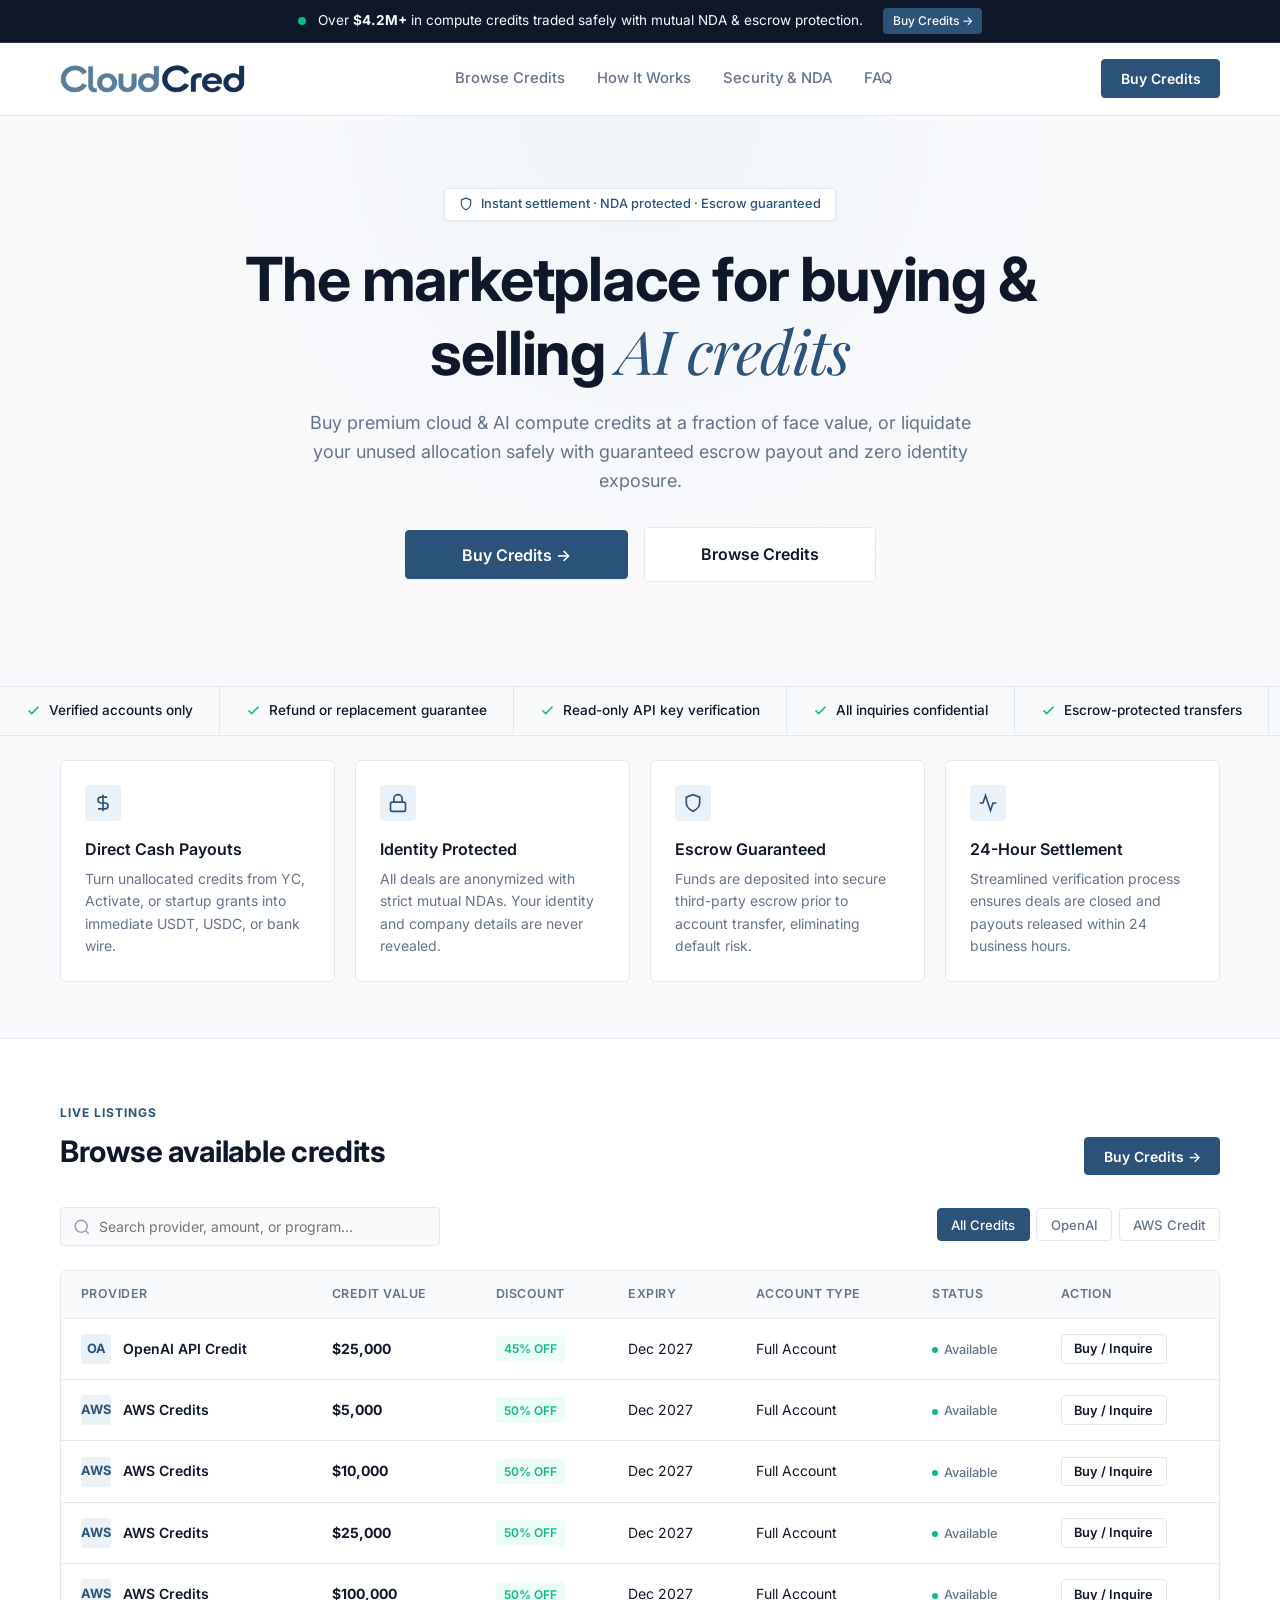
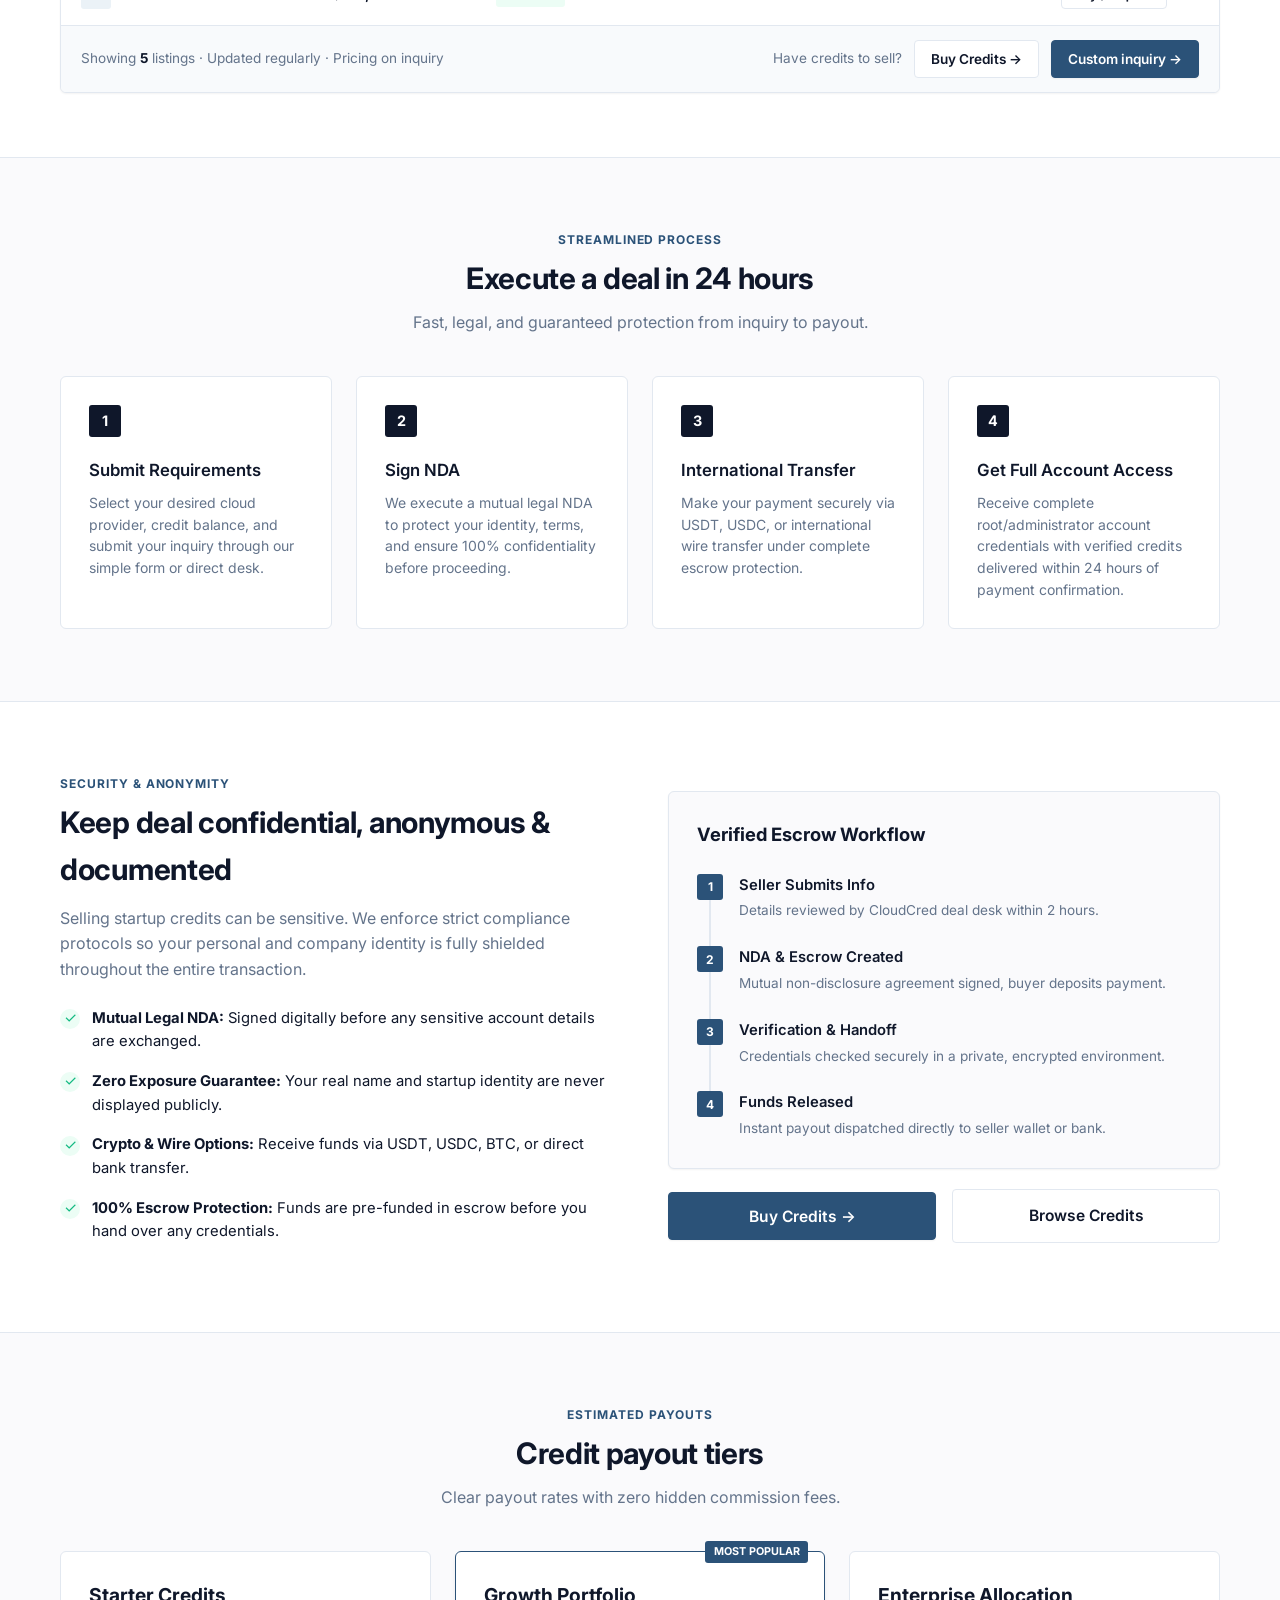
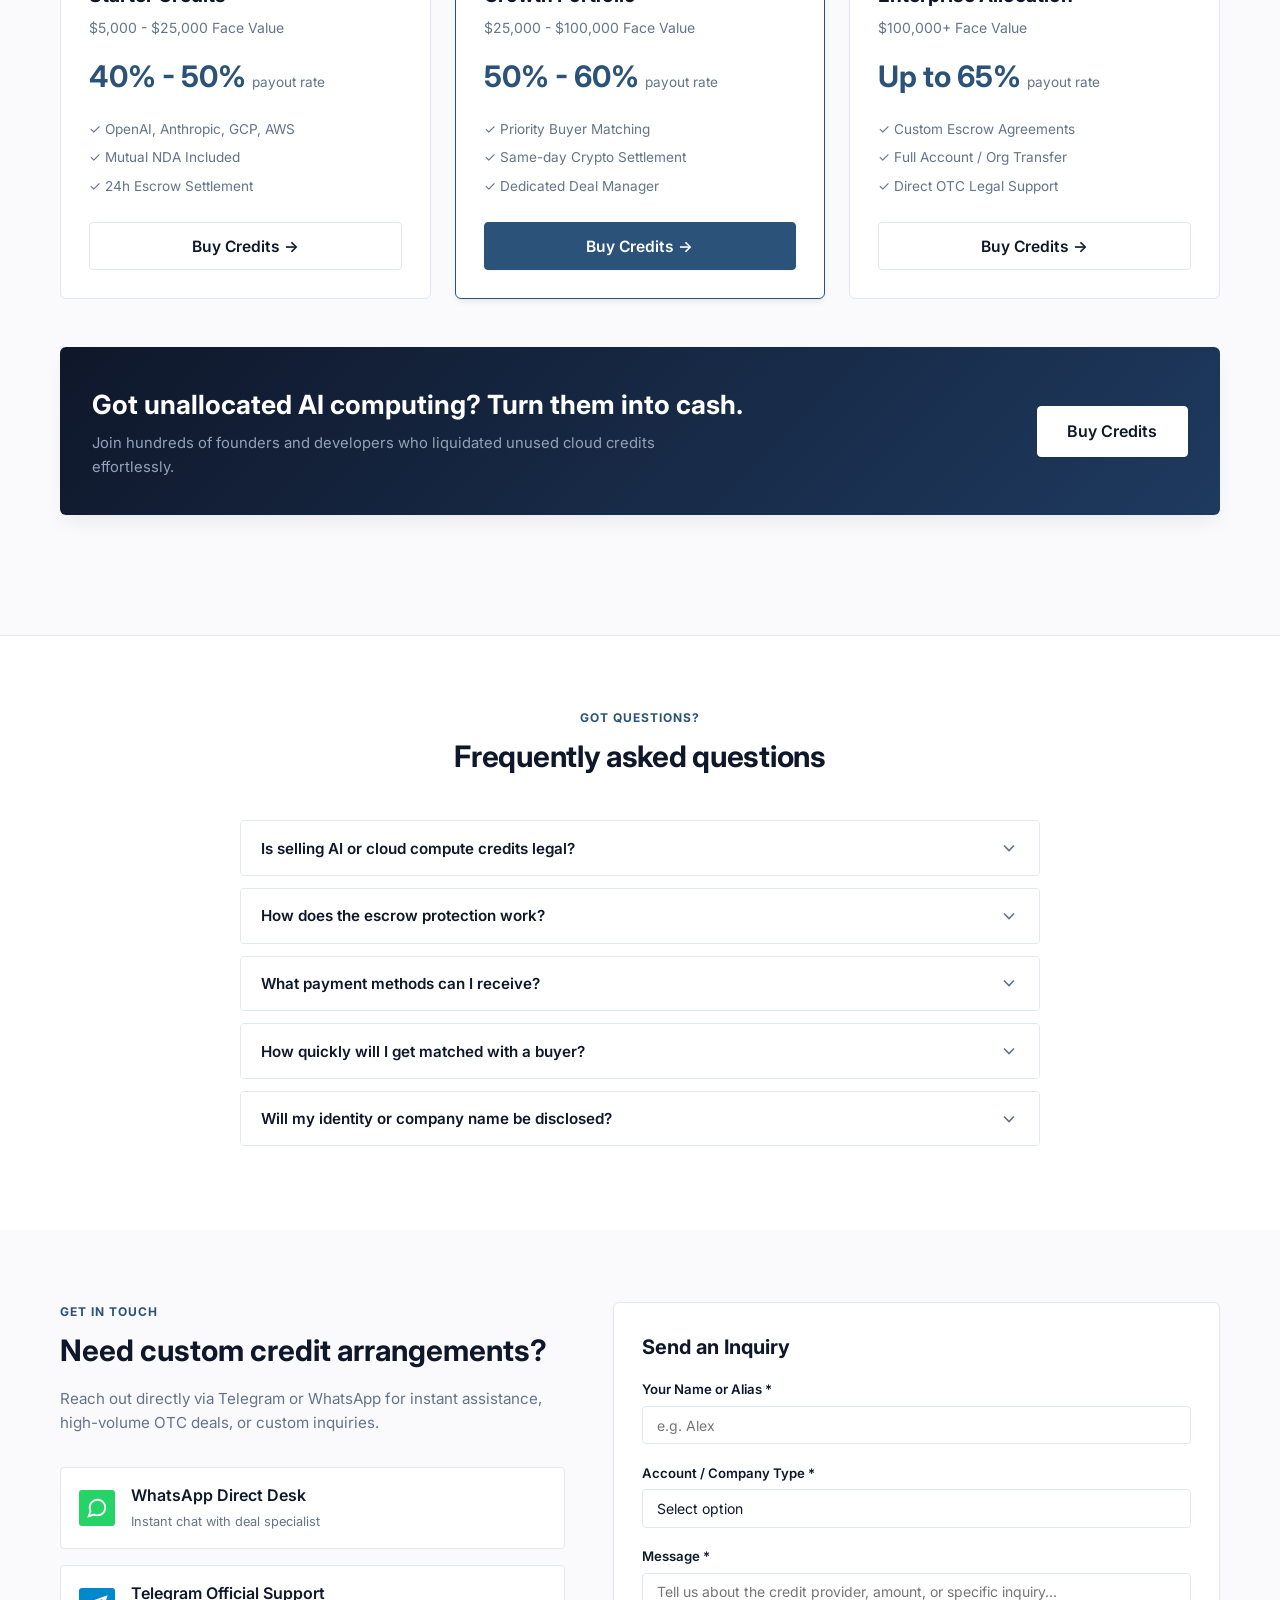
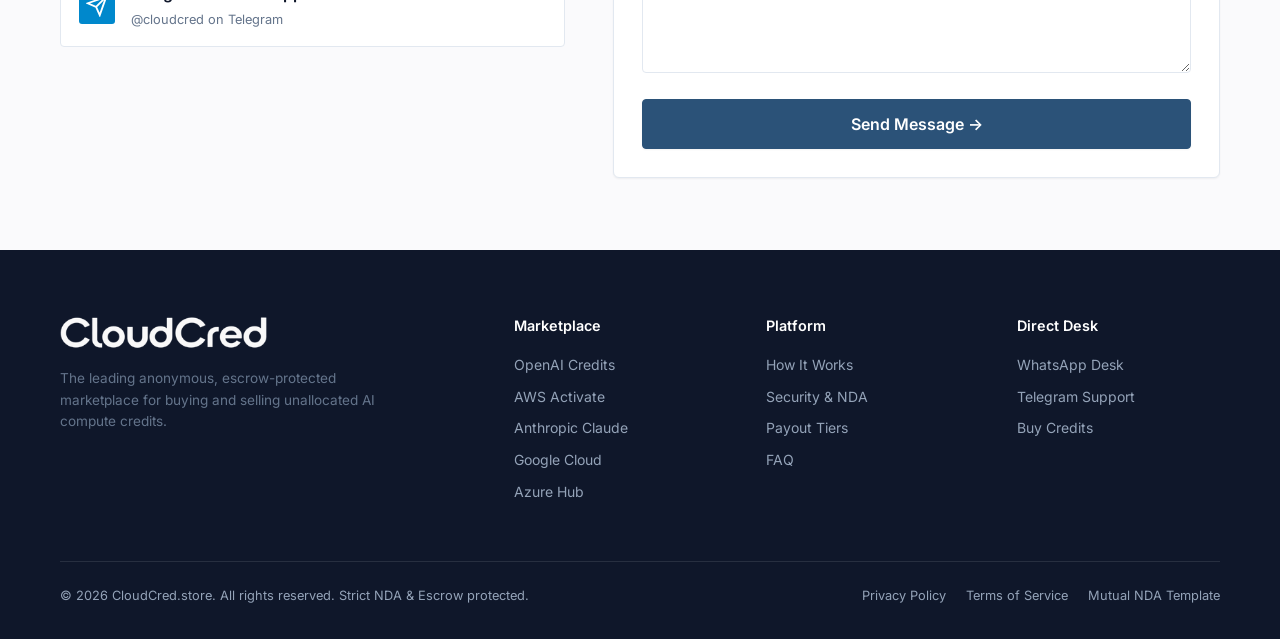
==== commit edc9de73: "Update branding logos, navigation, marketplace listings, and inquiry popup" ====
--- a/index.html
+++ b/index.html
@@ -16,29 +16,26 @@
     <div class="container top-bar-content">
       <span class="pulse-dot"></span>
       <span>Over <strong>$4.2M+</strong> in compute credits traded safely with mutual NDA & escrow protection.</span>
-      <a href="#sell" class="top-bar-btn trigger-sell-modal">Sell Credits &rarr;</a>
+      <a href="#marketplace" class="top-bar-btn trigger-sell-modal">Buy Credits &rarr;</a>
     </div>
   </div>
 
   <!-- Header Navigation -->
   <header class="header">
     <div class="container nav-container">
-      <a href="#" class="logo">
-        <div class="logo-icon">C</div>
-        <span>CloudCred</span>
+      <a href="#" class="logo" aria-label="CloudCred Home">
+        <img src="logo.png" alt="CloudCred" class="logo-img">
       </a>
 
       <nav class="nav-links">
         <a href="#marketplace">Browse Credits</a>
         <a href="#how-it-works">How It Works</a>
         <a href="#security">Security & NDA</a>
-        <a href="#pricing">Calculators</a>
         <a href="#faq">FAQ</a>
       </nav>
 
       <div class="nav-actions">
-        <button class="btn btn-secondary trigger-sell-modal">Sell Credits</button>
-        <a href="#marketplace" class="btn btn-primary">Browse Marketplace</a>
+        <button class="btn btn-primary trigger-sell-modal">Buy Credits</button>
         <button class="hamburger" id="hamburgerBtn" aria-label="Toggle Navigation">
           <svg width="24" height="24" viewBox="0 0 24 24" fill="none" stroke="currentColor" stroke-width="2" stroke-linecap="round" stroke-linejoin="round">
             <line x1="3" y1="12" x2="21" y2="12"></line>
@@ -58,7 +55,7 @@
     <a href="#pricing">Pricing & Payouts</a>
     <a href="#faq">FAQ</a>
     <a href="#contact">Contact Us</a>
-    <button class="btn btn-primary trigger-sell-modal" style="width: 100%; margin-top: 1rem;">Sell Credits</button>
+    <button class="btn btn-primary trigger-sell-modal" style="width: 100%; margin-top: 1rem;">Buy Credits</button>
   </div>
 
   <!-- Hero Section -->
@@ -78,7 +75,7 @@
       </p>
 
       <div class="hero-actions">
-        <button class="btn btn-primary trigger-sell-modal">Sell Credits &rarr;</button>
+        <button class="btn btn-primary trigger-sell-modal">Buy Credits &rarr;</button>
         <a href="#marketplace" class="btn btn-secondary">Browse Credits</a>
       </div>
 
@@ -216,7 +213,7 @@
           <div class="section-tag">LIVE LISTINGS</div>
           <h2 class="section-title">Browse available credits</h2>
         </div>
-        <button class="btn btn-primary trigger-sell-modal">Sell Your Credits &rarr;</button>
+        <button class="btn btn-primary trigger-sell-modal">Buy Credits &rarr;</button>
       </div>
 
       <!-- Search & Filters -->
@@ -229,10 +226,7 @@
         <div class="category-tabs">
           <button class="tab-btn active" data-category="all">All Credits</button>
           <button class="tab-btn" data-category="openai">OpenAI</button>
-          <button class="tab-btn" data-category="aws">AWS Activate</button>
-          <button class="tab-btn" data-category="anthropic">Anthropic</button>
-          <button class="tab-btn" data-category="gcp">Google Cloud</button>
-          <button class="tab-btn" data-category="azure">Azure</button>
+          <button class="tab-btn" data-category="aws">AWS Credit</button>
         </div>
       </div>
 
@@ -260,7 +254,7 @@
               </td>
               <td><strong>$25,000</strong></td>
               <td><span class="discount-badge">45% OFF</span></td>
-              <td>Dec 2026</td>
+              <td><span class="dynamic-expiry">Aug 2027</span></td>
               <td>Full Account</td>
               <td><span class="status-badge"><span class="status-dot"></span> Available</span></td>
               <td><button class="btn btn-secondary trigger-sell-modal" style="padding:0.4rem 0.8rem; font-size:0.8rem;">Buy / Inquire</button></td>
@@ -270,133 +264,58 @@
               <td>
                 <div class="provider-cell">
                   <div class="provider-logo">AWS</div>
-                  <span>AWS Activate Portfolio</span>
+                  <span>AWS Credits</span>
                 </div>
               </td>
-              <td><strong>$100,000</strong></td>
-              <td><span class="discount-badge">55% OFF</span></td>
-              <td>Nov 2027</td>
-              <td>Org Invite</td>
-              <td><span class="status-badge"><span class="status-dot"></span> Available</span></td>
-              <td><button class="btn btn-secondary trigger-sell-modal" style="padding:0.4rem 0.8rem; font-size:0.8rem;">Buy / Inquire</button></td>
-            </tr>
-
-            <tr data-provider="anthropic">
-              <td>
-                <div class="provider-cell">
-                  <div class="provider-logo">ANT</div>
-                  <span>Anthropic Claude Credits</span>
-                </div>
-              </td>
-              <td><strong>$10,000</strong></td>
-              <td><span class="discount-badge">40% OFF</span></td>
-              <td>Aug 2026</td>
-              <td>API Key Access</td>
-              <td><span class="status-badge"><span class="status-dot"></span> Available</span></td>
-              <td><button class="btn btn-secondary trigger-sell-modal" style="padding:0.4rem 0.8rem; font-size:0.8rem;">Buy / Inquire</button></td>
-            </tr>
-
-            <tr data-provider="gcp">
-              <td>
-                <div class="provider-cell">
-                  <div class="provider-logo">GCP</div>
-                  <span>Google Cloud for Startups</span>
-                </div>
-              </td>
-              <td><strong>$200,000</strong></td>
-              <td><span class="discount-badge">60% OFF</span></td>
-              <td>Jan 2028</td>
+              <td><strong>$5,000</strong></td>
+              <td><span class="discount-badge">50% OFF</span></td>
+              <td><span class="dynamic-expiry">Aug 2027</span></td>
               <td>Full Account</td>
               <td><span class="status-badge"><span class="status-dot"></span> Available</span></td>
               <td><button class="btn btn-secondary trigger-sell-modal" style="padding:0.4rem 0.8rem; font-size:0.8rem;">Buy / Inquire</button></td>
             </tr>
 
-            <tr data-provider="azure">
+            <tr data-provider="aws">
               <td>
                 <div class="provider-cell">
-                  <div class="provider-logo">AZ</div>
-                  <span>Microsoft Founders Hub</span>
+                  <div class="provider-logo">AWS</div>
+                  <span>AWS Credits</span>
                 </div>
               </td>
-              <td><strong>$150,000</strong></td>
+              <td><strong>$10,000</strong></td>
               <td><span class="discount-badge">50% OFF</span></td>
-              <td>Mar 2027</td>
+              <td><span class="dynamic-expiry">Aug 2027</span></td>
               <td>Full Account</td>
               <td><span class="status-badge"><span class="status-dot"></span> Available</span></td>
               <td><button class="btn btn-secondary trigger-sell-modal" style="padding:0.4rem 0.8rem; font-size:0.8rem;">Buy / Inquire</button></td>
             </tr>
 
-            <tr data-provider="openai">
-              <td>
-                <div class="provider-cell">
-                  <div class="provider-logo">OA</div>
-                  <span>OpenAI Scale Grant</span>
-                </div>
-              </td>
-              <td><strong>$5,000</strong></td>
-              <td><span class="discount-badge">35% OFF</span></td>
-              <td>No Expiry</td>
-              <td>API Access</td>
-              <td><span class="status-badge"><span class="status-dot"></span> Available</span></td>
-              <td><button class="btn btn-secondary trigger-sell-modal" style="padding:0.4rem 0.8rem; font-size:0.8rem;">Buy / Inquire</button></td>
-            </tr>
-
-            <tr data-provider="gcp">
-              <td>
-                <div class="provider-cell">
-                  <div class="provider-logo">LM</div>
-                  <span>Lambda Labs GPU</span>
-                </div>
-              </td>
-              <td><strong>$50,000</strong></td>
-              <td><span class="discount-badge">45% OFF</span></td>
-              <td>Oct 2026</td>
-              <td>Org Access</td>
-              <td><span class="status-badge"><span class="status-dot"></span> Available</span></td>
-              <td><button class="btn btn-secondary trigger-sell-modal" style="padding:0.4rem 0.8rem; font-size:0.8rem;">Buy / Inquire</button></td>
-            </tr>
-
             <tr data-provider="aws">
               <td>
                 <div class="provider-cell">
-                  <div class="provider-logo">RP</div>
-                  <span>RunPod GPU Compute</span>
+                  <div class="provider-logo">AWS</div>
+                  <span>AWS Credits</span>
                 </div>
               </td>
-              <td><strong>$15,000</strong></td>
-              <td><span class="discount-badge">30% OFF</span></td>
-              <td>Jul 2027</td>
+              <td><strong>$25,000</strong></td>
+              <td><span class="discount-badge">50% OFF</span></td>
+              <td><span class="dynamic-expiry">Aug 2027</span></td>
               <td>Full Account</td>
               <td><span class="status-badge"><span class="status-dot"></span> Available</span></td>
               <td><button class="btn btn-secondary trigger-sell-modal" style="padding:0.4rem 0.8rem; font-size:0.8rem;">Buy / Inquire</button></td>
             </tr>
 
-            <tr data-provider="anthropic">
+            <tr data-provider="aws">
               <td>
                 <div class="provider-cell">
-                  <div class="provider-logo">ANT</div>
-                  <span>Anthropic Enterprise</span>
+                  <div class="provider-logo">AWS</div>
+                  <span>AWS Credits</span>
                 </div>
               </td>
-              <td><strong>$80,000</strong></td>
+              <td><strong>$100,000</strong></td>
               <td><span class="discount-badge">50% OFF</span></td>
-              <td>Dec 2027</td>
-              <td>API Key Access</td>
-              <td><span class="status-badge"><span class="status-dot"></span> Available</span></td>
-              <td><button class="btn btn-secondary trigger-sell-modal" style="padding:0.4rem 0.8rem; font-size:0.8rem;">Buy / Inquire</button></td>
-            </tr>
-
-            <tr data-provider="other">
-              <td>
-                <div class="provider-cell">
-                  <div class="provider-logo">OT</div>
-                  <span>Other Cloud Providers</span>
-                </div>
-              </td>
-              <td><strong>Varies</strong></td>
-              <td><span class="discount-badge">On Request</span></td>
-              <td>Varies</td>
-              <td>On Request</td>
+              <td><span class="dynamic-expiry">Aug 2027</span></td>
+              <td>Full Account</td>
               <td><span class="status-badge"><span class="status-dot"></span> Available</span></td>
               <td><button class="btn btn-secondary trigger-sell-modal" style="padding:0.4rem 0.8rem; font-size:0.8rem;">Buy / Inquire</button></td>
             </tr>
@@ -406,12 +325,12 @@
         <!-- Table Footer Belt -->
         <div class="table-footer-belt">
           <div class="table-footer-meta">
-            Showing <strong id="visibleCount">10</strong> listings &middot; Updated regularly &middot; Pricing on inquiry
+            Showing <strong id="visibleCount">5</strong> listings &middot; Updated regularly &middot; Pricing on inquiry
           </div>
 
           <div class="table-footer-cta">
             <span class="table-footer-prompt">Have credits to sell?</span>
-            <button class="btn btn-secondary trigger-sell-modal">Start Selling &rarr;</button>
+            <button class="btn btn-secondary trigger-sell-modal">Buy Credits &rarr;</button>
             <button class="btn btn-primary trigger-sell-modal">Custom inquiry &rarr;</button>
           </div>
         </div>
@@ -425,32 +344,32 @@
       <div style="text-align: center; max-width: 650px; margin: 0 auto;">
         <div class="section-tag">STREAMLINED PROCESS</div>
         <h2 class="section-title">Execute a deal in 24 hours</h2>
-        <p style="color: var(--text-muted); margin-top: 0.5rem;">Fast, legal, and guaranteed escrow protection from inquiry to payout.</p>
+        <p style="color: var(--text-muted); margin-top: 0.5rem;">Fast, legal, and guaranteed protection from inquiry to payout.</p>
       </div>
 
       <div class="steps-grid">
         <div class="step-card">
           <div class="step-number">1</div>
-          <h3>Submit Credit Details</h3>
-          <p>Fill out our simple form with your provider, credit balance, expiry date, and preferred contact method.</p>
+          <h3>Submit Requirements</h3>
+          <p>Select your desired cloud provider, credit balance, and submit your inquiry through our simple form or direct desk.</p>
         </div>
 
         <div class="step-card">
           <div class="step-number">2</div>
-          <h3>NDA & Escrow Lock</h3>
-          <p>We execute a mutual legal NDA to protect your identity, then lock buyer funds safely into escrow.</p>
+          <h3>Sign NDA</h3>
+          <p>We execute a mutual legal NDA to protect your identity, terms, and ensure 100% confidentiality before proceeding.</p>
         </div>
 
         <div class="step-card">
           <div class="step-number">3</div>
-          <h3>Secure Transfer</h3>
-          <p>Our team verifies account credentials and facilitates smooth transfer according to provider guidelines.</p>
+          <h3>International Transfer</h3>
+          <p>Make your payment securely via USDT, USDC, or international wire transfer under complete escrow protection.</p>
         </div>
 
         <div class="step-card">
           <div class="step-number">4</div>
-          <h3>Instant Payout</h3>
-          <p>Escrow immediately releases your cash payout via USDT, USDC, or international wire transfer.</p>
+          <h3>Get Full Account Access</h3>
+          <p>Receive complete root/administrator account credentials with verified credits delivered within 24 hours of payment confirmation.</p>
         </div>
       </div>
     </div>
@@ -527,7 +446,7 @@
 
           <!-- Security Action Buttons directly below Workflow Box -->
           <div class="security-actions">
-            <button class="btn btn-primary trigger-sell-modal">Sell Credits &rarr;</button>
+            <button class="btn btn-primary trigger-sell-modal">Buy Credits &rarr;</button>
             <a href="#marketplace" class="btn btn-secondary">Browse Credits</a>
           </div>
         </div>
@@ -556,7 +475,7 @@
               <li>✓ 24h Escrow Settlement</li>
             </ul>
           </div>
-          <button class="btn btn-secondary trigger-sell-modal" style="width:100%;">Submit Credits &rarr;</button>
+          <button class="btn btn-secondary trigger-sell-modal" style="width:100%;">Buy Credits &rarr;</button>
         </div>
 
         <div class="pricing-card featured">
@@ -570,7 +489,7 @@
               <li>✓ Dedicated Deal Manager</li>
             </ul>
           </div>
-          <button class="btn btn-primary trigger-sell-modal" style="width:100%;">Submit Credits &rarr;</button>
+          <button class="btn btn-primary trigger-sell-modal" style="width:100%;">Buy Credits &rarr;</button>
         </div>
 
         <div class="pricing-card">
@@ -584,7 +503,7 @@
               <li>✓ Direct OTC Legal Support</li>
             </ul>
           </div>
-          <button class="btn btn-secondary trigger-sell-modal" style="width:100%;">Submit Credits &rarr;</button>
+          <button class="btn btn-secondary trigger-sell-modal" style="width:100%;">Buy Credits &rarr;</button>
         </div>
       </div>
 
@@ -594,7 +513,7 @@
           <h2>Got unallocated AI computing? Turn them into cash.</h2>
           <p>Join hundreds of founders and developers who liquidated unused cloud credits effortlessly.</p>
         </div>
-        <button class="btn btn-primary trigger-sell-modal" style="background:#FFFFFF; color:var(--text-dark); border-color:#FFFFFF;">Sell Your Credits Now</button>
+        <button class="btn btn-primary trigger-sell-modal" style="background:#FFFFFF; color:var(--text-dark); border-color:#FFFFFF;">Buy Credits</button>
       </div>
     </div>
   </section>
@@ -728,9 +647,8 @@
     <div class="container">
       <div class="footer-grid">
         <div class="footer-brand">
-          <a href="#" class="logo">
-            <div class="logo-icon">C</div>
-            <span>CloudCred</span>
+          <a href="#" class="logo" aria-label="CloudCred Home">
+            <img src="logo-footer.png" alt="CloudCred" class="footer-logo-img">
           </a>
           <p>The leading anonymous, escrow-protected marketplace for buying and selling unallocated AI compute credits.</p>
         </div>
@@ -761,7 +679,7 @@
           <ul>
             <li><a href="https://wa.me/?text=Hi%20CloudCred" target="_blank">WhatsApp Desk</a></li>
             <li><a href="https://t.me/cloudcred" target="_blank">Telegram Support</a></li>
-            <li><a href="#sell" class="trigger-sell-modal">Sell Your Credits</a></li>
+            <li><a href="#marketplace" class="trigger-sell-modal">Buy Credits</a></li>
           </ul>
         </div>
       </div>
@@ -782,8 +700,8 @@
     <div class="modal-dialog">
       <div class="modal-header">
         <div>
-          <div class="modal-subtitle-tag">SELL CREDITS</div>
-          <h2 class="modal-title">Submit your credits</h2>
+          <div class="modal-subtitle-tag">BUY CREDITS</div>
+          <h2 class="modal-title">Buy credits</h2>
         </div>
         <button class="modal-close-btn" id="closeModalBtn" aria-label="Close modal">&times;</button>
       </div>
@@ -800,11 +718,7 @@
         </div>
         <div class="guarantee-item">
           <svg width="15" height="15" viewBox="0 0 24 24" fill="none" stroke="currentColor" stroke-width="2.5"><polyline points="20 6 9 17 4 12"/></svg>
-          Paid in crypto
-        </div>
-        <div class="guarantee-item">
-          <svg width="15" height="15" viewBox="0 0 24 24" fill="none" stroke="currentColor" stroke-width="2.5"><polyline points="20 6 9 17 4 12"/></svg>
-          Escrow-protected
+          Paid in cash
         </div>
       </div>
 
@@ -815,13 +729,7 @@
           <select id="creditProvider" class="form-control" required>
             <option value="" disabled selected>Select provider</option>
             <option value="OpenAI">OpenAI API</option>
-            <option value="AWS Activate">AWS Activate</option>
-            <option value="Anthropic">Anthropic Claude</option>
-            <option value="Google Cloud">Google Cloud (GCP)</option>
-            <option value="Microsoft Azure">Microsoft Founders Hub</option>
-            <option value="RunPod">RunPod / GPU Compute</option>
-            <option value="Lambda Labs">Lambda Labs</option>
-            <option value="Other">Other Provider</option>
+            <option value="AWS Credits">AWS Credits</option>
           </select>
         </div>
 
@@ -879,7 +787,7 @@
           <label for="ndaCheckbox">I'd like a mutual NDA before we proceed</label>
         </div>
 
-        <button type="submit" class="btn-submit-modal">Submit my credits &rarr;</button>
+        <button type="submit" class="btn-submit-modal">Buy Credits &rarr;</button>
 
         <div class="modal-footer-note">
           No commitment required. Your identity and credit details are never shared with AI providers or third parties.
--- a/styles.css
+++ b/styles.css
@@ -199,6 +199,20 @@
   font-size: 1.25rem;
   color: var(--text-dark);
   letter-spacing: -0.02em;
+}
+
+.logo-img {
+  height: 34px;
+  width: auto;
+  object-fit: contain;
+  display: block;
+}
+
+.footer-logo-img {
+  height: 38px;
+  width: auto;
+  object-fit: contain;
+  display: block;
 }
 
 .logo-icon {
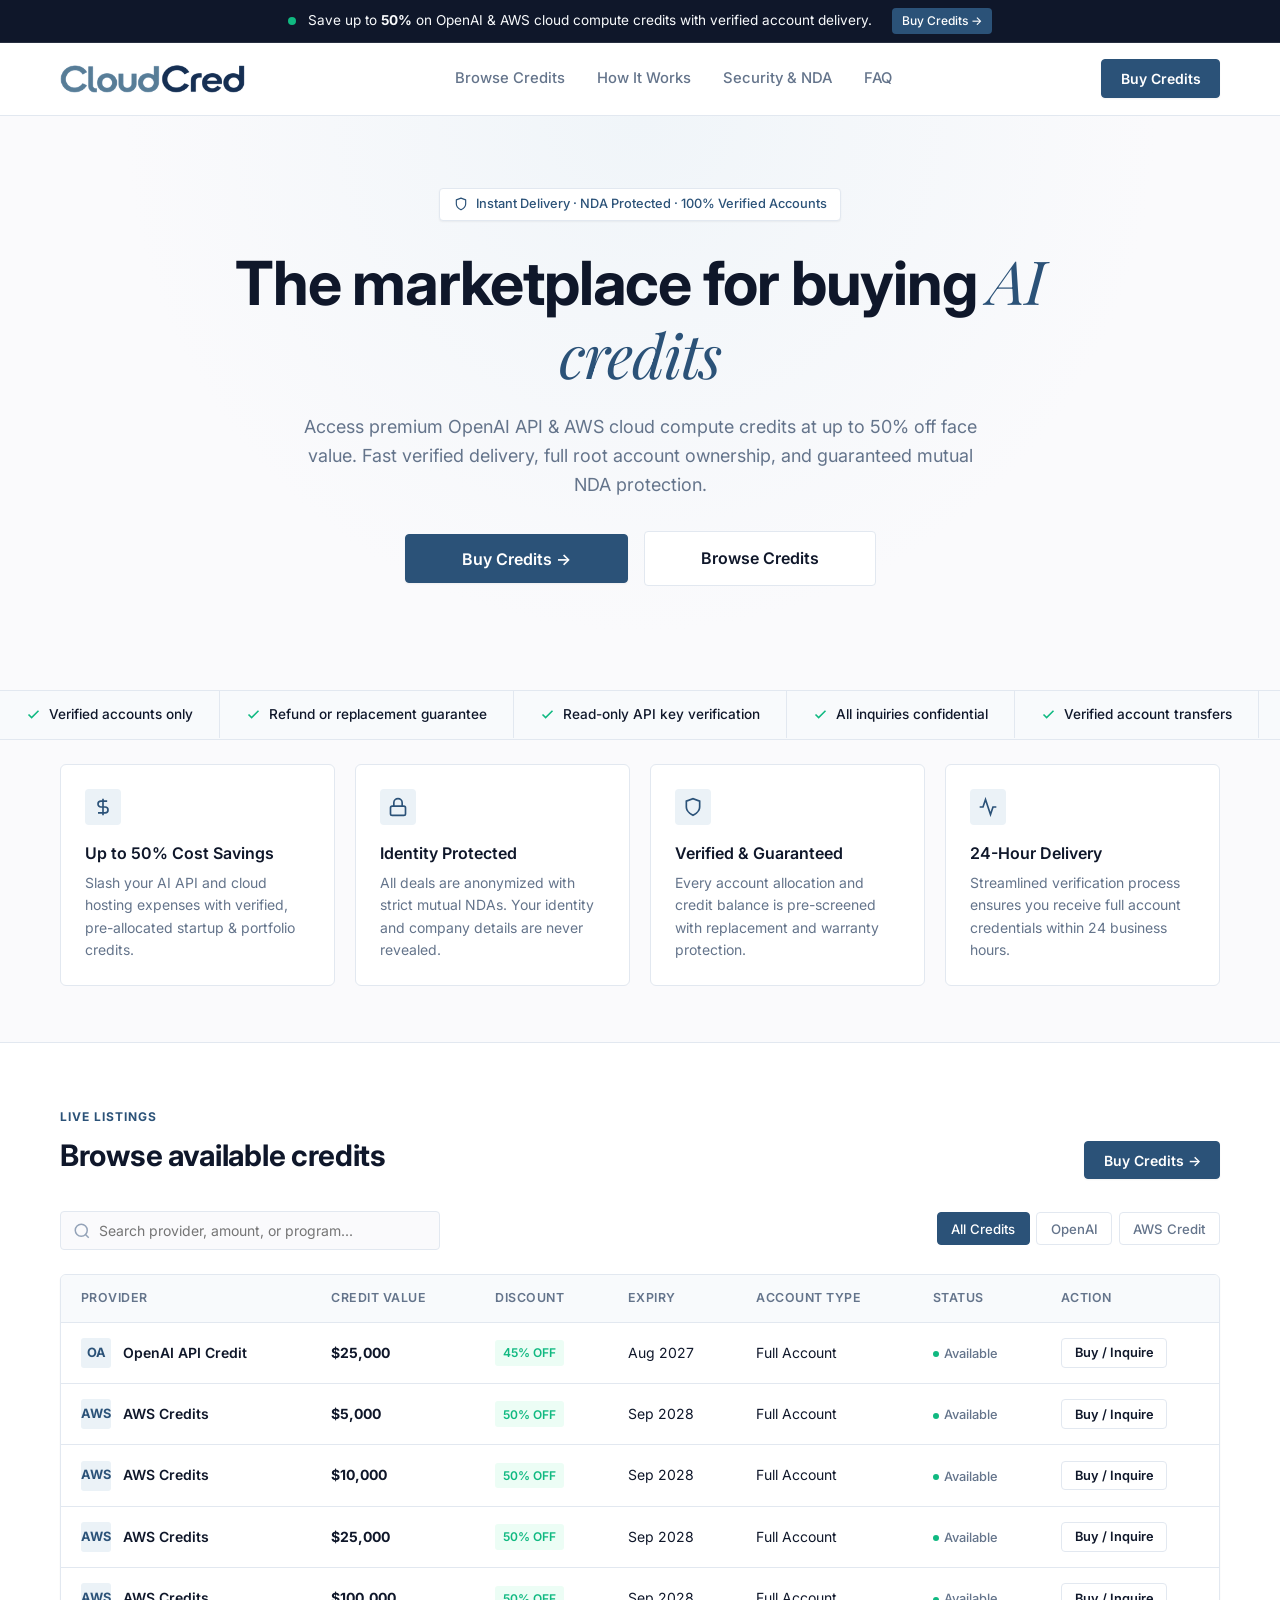
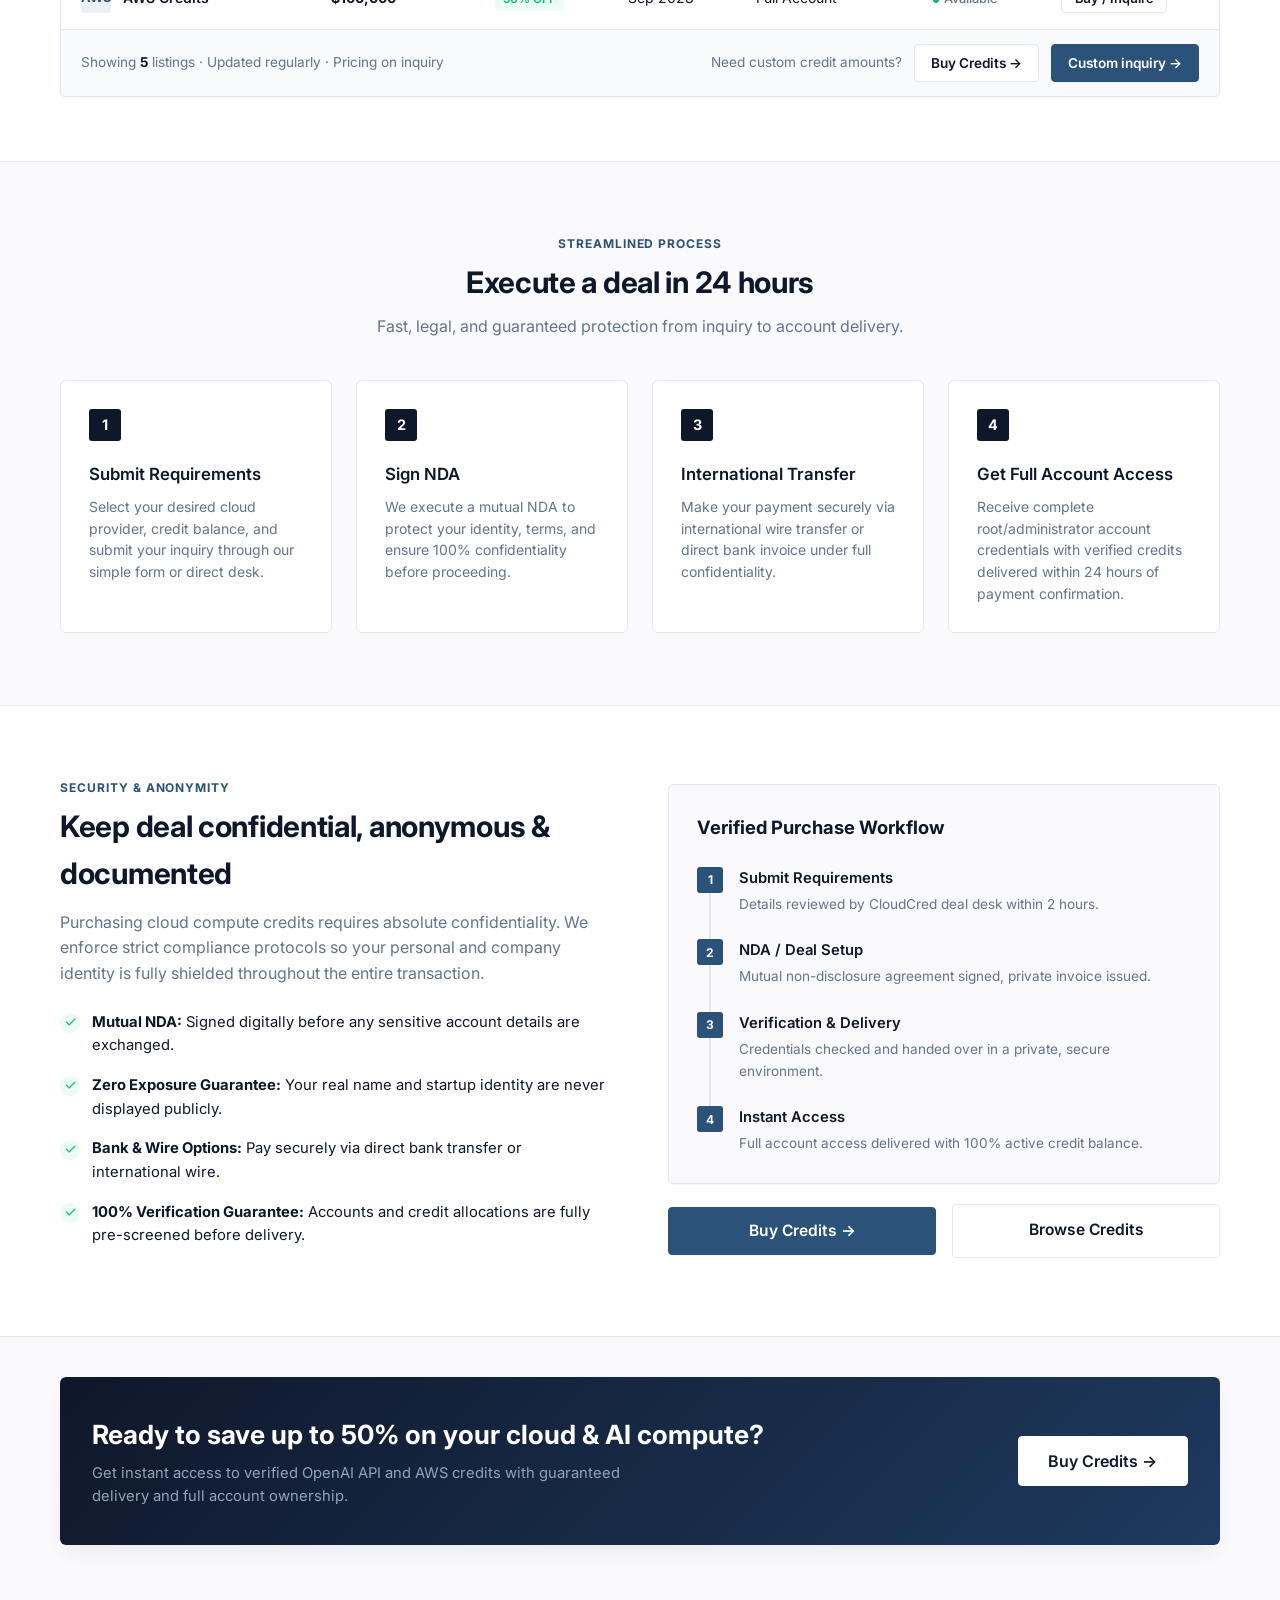
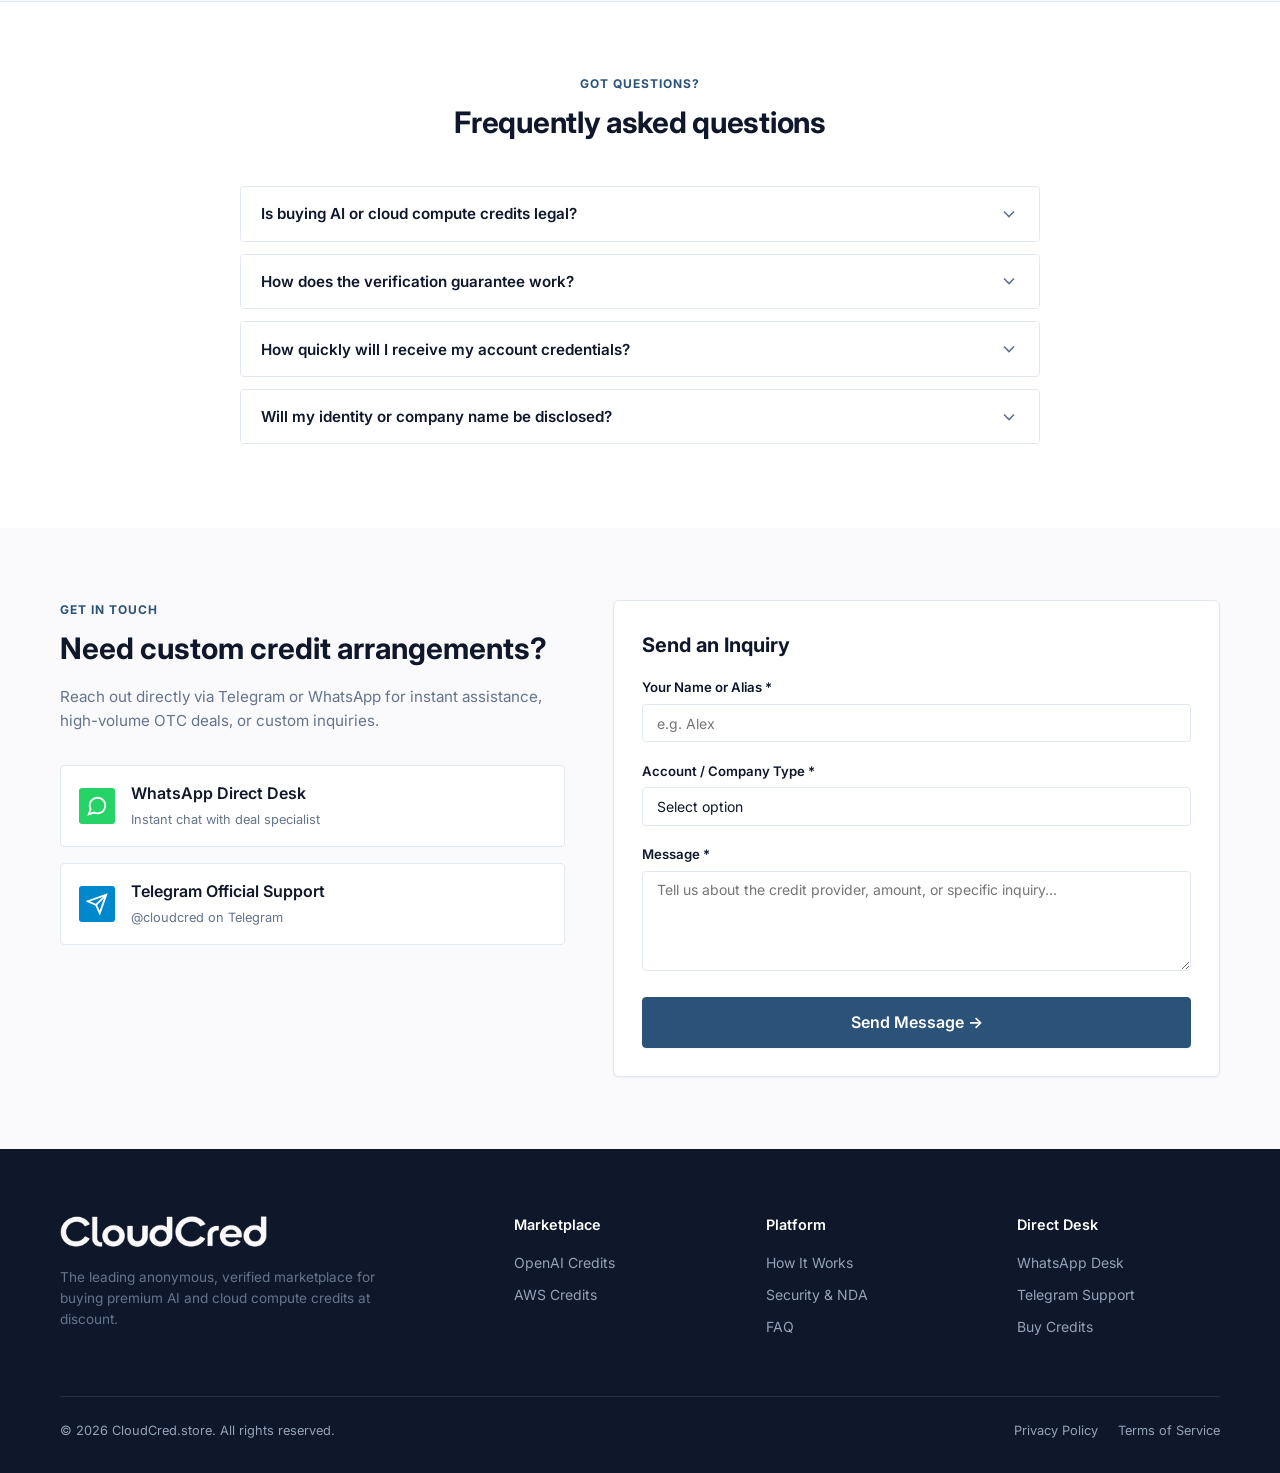
==== commit 1ded0ccf: "Finalize buyer-focused messaging, update expiry dates, email handler, and clean styles" ====
--- a/index.html
+++ b/index.html
@@ -3,8 +3,8 @@
 <head>
   <meta charset="UTF-8">
   <meta name="viewport" content="width=device-width, initial-scale=1.0">
-  <title>CloudCred - The Marketplace for Buying & Selling AI Credits</title>
-  <meta name="description" content="Buy premium AI & cloud compute credits at up to 60% off face value, or liquidate unused startup credits safely with guaranteed escrow and total anonymity.">
+  <title>CloudCred - Buy OpenAI & AWS AI Compute Credits</title>
+  <meta name="description" content="Buy premium OpenAI & AWS cloud compute credits at up to 50% discount. 100% verified accounts, full ownership handover, and mutual NDA protection.">
 
   <!-- Stylesheet -->
   <link rel="stylesheet" href="styles.css">
@@ -15,8 +15,8 @@
   <div class="top-bar">
     <div class="container top-bar-content">
       <span class="pulse-dot"></span>
-      <span>Over <strong>$4.2M+</strong> in compute credits traded safely with mutual NDA & escrow protection.</span>
-      <a href="#marketplace" class="top-bar-btn trigger-sell-modal">Buy Credits &rarr;</a>
+      <span>Save up to <strong>50%</strong> on OpenAI & AWS cloud compute credits with verified account delivery.</span>
+      <a href="#marketplace" class="top-bar-btn trigger-buy-modal">Buy Credits &rarr;</a>
     </div>
   </div>
 
@@ -35,7 +35,7 @@
       </nav>
 
       <div class="nav-actions">
-        <button class="btn btn-primary trigger-sell-modal">Buy Credits</button>
+        <button class="btn btn-primary trigger-buy-modal">Buy Credits</button>
         <button class="hamburger" id="hamburgerBtn" aria-label="Toggle Navigation">
           <svg width="24" height="24" viewBox="0 0 24 24" fill="none" stroke="currentColor" stroke-width="2" stroke-linecap="round" stroke-linejoin="round">
             <line x1="3" y1="12" x2="21" y2="12"></line>
@@ -52,10 +52,9 @@
     <a href="#marketplace">Browse Credits</a>
     <a href="#how-it-works">How It Works</a>
     <a href="#security">Security & Confidentiality</a>
-    <a href="#pricing">Pricing & Payouts</a>
     <a href="#faq">FAQ</a>
     <a href="#contact">Contact Us</a>
-    <button class="btn btn-primary trigger-sell-modal" style="width: 100%; margin-top: 1rem;">Buy Credits</button>
+    <button class="btn btn-primary trigger-buy-modal" style="width: 100%; margin-top: 1rem;">Buy Credits</button>
   </div>
 
   <!-- Hero Section -->
@@ -63,19 +62,19 @@
     <div class="container">
       <div class="hero-badge-pill">
         <svg width="14" height="14" viewBox="0 0 24 24" fill="none" stroke="currentColor" stroke-width="2" stroke-linecap="round" stroke-linejoin="round"><path d="M12 22s8-4 8-10V5l-8-3-8 3v7c0 6 8 10 8 10z"/></svg>
-        Instant settlement · NDA protected · Escrow guaranteed
+        Instant Delivery · NDA Protected · 100% Verified Accounts
       </div>
 
       <h1 class="hero-title">
-        The marketplace for buying & selling <span class="serif-highlight">AI credits</span>
+        The marketplace for buying <span class="serif-highlight">AI credits</span>
       </h1>
 
       <p class="hero-subtitle">
-        Buy premium cloud & AI compute credits at a fraction of face value, or liquidate your unused allocation safely with guaranteed escrow payout and zero identity exposure.
+        Access premium OpenAI API & AWS cloud compute credits at up to 50% off face value. Fast verified delivery, full root account ownership, and guaranteed mutual NDA protection.
       </p>
 
       <div class="hero-actions">
-        <button class="btn btn-primary trigger-sell-modal">Buy Credits &rarr;</button>
+        <button class="btn btn-primary trigger-buy-modal">Buy Credits &rarr;</button>
         <a href="#marketplace" class="btn btn-secondary">Browse Credits</a>
       </div>
 
@@ -104,7 +103,7 @@
         </div>
         <div class="marquee-item">
           <svg width="15" height="15" viewBox="0 0 24 24" fill="none" stroke="currentColor" stroke-width="2.5"><polyline points="20 6 9 17 4 12"/></svg>
-          <span>Escrow-protected transfers</span>
+          <span>Verified account transfers</span>
         </div>
         <div class="marquee-item">
           <svg width="15" height="15" viewBox="0 0 24 24" fill="none" stroke="currentColor" stroke-width="2.5"><polyline points="20 6 9 17 4 12"/></svg>
@@ -144,7 +143,7 @@
         </div>
         <div class="marquee-item">
           <svg width="15" height="15" viewBox="0 0 24 24" fill="none" stroke="currentColor" stroke-width="2.5"><polyline points="20 6 9 17 4 12"/></svg>
-          <span>Escrow-protected transfers</span>
+          <span>Verified account transfers</span>
         </div>
         <div class="marquee-item">
           <svg width="15" height="15" viewBox="0 0 24 24" fill="none" stroke="currentColor" stroke-width="2.5"><polyline points="20 6 9 17 4 12"/></svg>
@@ -174,8 +173,8 @@
           <div class="value-icon">
             <svg width="20" height="20" viewBox="0 0 24 24" fill="none" stroke="currentColor" stroke-width="2"><path d="M12 2v20M17 5H9.5a3.5 3.5 0 0 0 0 7h5a3.5 3.5 0 0 1 0 7H6"/></svg>
           </div>
-          <h3>Direct Cash Payouts</h3>
-          <p>Turn unallocated credits from YC, Activate, or startup grants into immediate USDT, USDC, or bank wire.</p>
+          <h3>Up to 50% Cost Savings</h3>
+          <p>Slash your AI API and cloud hosting expenses with verified, pre-allocated startup & portfolio credits.</p>
         </div>
 
         <div class="value-card">
@@ -190,16 +189,16 @@
           <div class="value-icon">
             <svg width="20" height="20" viewBox="0 0 24 24" fill="none" stroke="currentColor" stroke-width="2"><path d="M12 22s8-4 8-10V5l-8-3-8 3v7c0 6 8 10 8 10z"/></svg>
           </div>
-          <h3>Escrow Guaranteed</h3>
-          <p>Funds are deposited into secure third-party escrow prior to account transfer, eliminating default risk.</p>
+          <h3>Verified & Guaranteed</h3>
+          <p>Every account allocation and credit balance is pre-screened with replacement and warranty protection.</p>
         </div>
 
         <div class="value-card">
           <div class="value-icon">
             <svg width="20" height="20" viewBox="0 0 24 24" fill="none" stroke="currentColor" stroke-width="2"><polyline points="22 12 18 12 15 21 9 3 6 12 2 12"/></svg>
           </div>
-          <h3>24-Hour Settlement</h3>
-          <p>Streamlined verification process ensures deals are closed and payouts released within 24 business hours.</p>
+          <h3>24-Hour Delivery</h3>
+          <p>Streamlined verification process ensures you receive full account credentials within 24 business hours.</p>
         </div>
       </div>
     </div>
@@ -213,7 +212,7 @@
           <div class="section-tag">LIVE LISTINGS</div>
           <h2 class="section-title">Browse available credits</h2>
         </div>
-        <button class="btn btn-primary trigger-sell-modal">Buy Credits &rarr;</button>
+        <button class="btn btn-primary trigger-buy-modal">Buy Credits &rarr;</button>
       </div>
 
       <!-- Search & Filters -->
@@ -257,7 +256,7 @@
               <td><span class="dynamic-expiry">Aug 2027</span></td>
               <td>Full Account</td>
               <td><span class="status-badge"><span class="status-dot"></span> Available</span></td>
-              <td><button class="btn btn-secondary trigger-sell-modal" style="padding:0.4rem 0.8rem; font-size:0.8rem;">Buy / Inquire</button></td>
+              <td><button class="btn btn-secondary trigger-buy-modal" style="padding:0.4rem 0.8rem; font-size:0.8rem;">Buy / Inquire</button></td>
             </tr>
 
             <tr data-provider="aws">
@@ -269,10 +268,10 @@
               </td>
               <td><strong>$5,000</strong></td>
               <td><span class="discount-badge">50% OFF</span></td>
-              <td><span class="dynamic-expiry">Aug 2027</span></td>
+              <td><span class="aws-expiry">Sep 2028</span></td>
               <td>Full Account</td>
               <td><span class="status-badge"><span class="status-dot"></span> Available</span></td>
-              <td><button class="btn btn-secondary trigger-sell-modal" style="padding:0.4rem 0.8rem; font-size:0.8rem;">Buy / Inquire</button></td>
+              <td><button class="btn btn-secondary trigger-buy-modal" style="padding:0.4rem 0.8rem; font-size:0.8rem;">Buy / Inquire</button></td>
             </tr>
 
             <tr data-provider="aws">
@@ -284,10 +283,10 @@
               </td>
               <td><strong>$10,000</strong></td>
               <td><span class="discount-badge">50% OFF</span></td>
-              <td><span class="dynamic-expiry">Aug 2027</span></td>
+              <td><span class="aws-expiry">Sep 2028</span></td>
               <td>Full Account</td>
               <td><span class="status-badge"><span class="status-dot"></span> Available</span></td>
-              <td><button class="btn btn-secondary trigger-sell-modal" style="padding:0.4rem 0.8rem; font-size:0.8rem;">Buy / Inquire</button></td>
+              <td><button class="btn btn-secondary trigger-buy-modal" style="padding:0.4rem 0.8rem; font-size:0.8rem;">Buy / Inquire</button></td>
             </tr>
 
             <tr data-provider="aws">
@@ -299,10 +298,10 @@
               </td>
               <td><strong>$25,000</strong></td>
               <td><span class="discount-badge">50% OFF</span></td>
-              <td><span class="dynamic-expiry">Aug 2027</span></td>
+              <td><span class="aws-expiry">Sep 2028</span></td>
               <td>Full Account</td>
               <td><span class="status-badge"><span class="status-dot"></span> Available</span></td>
-              <td><button class="btn btn-secondary trigger-sell-modal" style="padding:0.4rem 0.8rem; font-size:0.8rem;">Buy / Inquire</button></td>
+              <td><button class="btn btn-secondary trigger-buy-modal" style="padding:0.4rem 0.8rem; font-size:0.8rem;">Buy / Inquire</button></td>
             </tr>
 
             <tr data-provider="aws">
@@ -314,10 +313,10 @@
               </td>
               <td><strong>$100,000</strong></td>
               <td><span class="discount-badge">50% OFF</span></td>
-              <td><span class="dynamic-expiry">Aug 2027</span></td>
+              <td><span class="aws-expiry">Sep 2028</span></td>
               <td>Full Account</td>
               <td><span class="status-badge"><span class="status-dot"></span> Available</span></td>
-              <td><button class="btn btn-secondary trigger-sell-modal" style="padding:0.4rem 0.8rem; font-size:0.8rem;">Buy / Inquire</button></td>
+              <td><button class="btn btn-secondary trigger-buy-modal" style="padding:0.4rem 0.8rem; font-size:0.8rem;">Buy / Inquire</button></td>
             </tr>
           </tbody>
         </table>
@@ -329,9 +328,9 @@
           </div>
 
           <div class="table-footer-cta">
-            <span class="table-footer-prompt">Have credits to sell?</span>
-            <button class="btn btn-secondary trigger-sell-modal">Buy Credits &rarr;</button>
-            <button class="btn btn-primary trigger-sell-modal">Custom inquiry &rarr;</button>
+            <span class="table-footer-prompt">Need custom credit amounts?</span>
+            <button class="btn btn-secondary trigger-buy-modal">Buy Credits &rarr;</button>
+            <button class="btn btn-primary trigger-buy-modal">Custom inquiry &rarr;</button>
           </div>
         </div>
       </div>
@@ -344,7 +343,7 @@
       <div style="text-align: center; max-width: 650px; margin: 0 auto;">
         <div class="section-tag">STREAMLINED PROCESS</div>
         <h2 class="section-title">Execute a deal in 24 hours</h2>
-        <p style="color: var(--text-muted); margin-top: 0.5rem;">Fast, legal, and guaranteed protection from inquiry to payout.</p>
+        <p style="color: var(--text-muted); margin-top: 0.5rem;">Fast, legal, and guaranteed protection from inquiry to account delivery.</p>
       </div>
 
       <div class="steps-grid">
@@ -357,13 +356,13 @@
         <div class="step-card">
           <div class="step-number">2</div>
           <h3>Sign NDA</h3>
-          <p>We execute a mutual legal NDA to protect your identity, terms, and ensure 100% confidentiality before proceeding.</p>
+          <p>We execute a mutual NDA to protect your identity, terms, and ensure 100% confidentiality before proceeding.</p>
         </div>
 
         <div class="step-card">
           <div class="step-number">3</div>
           <h3>International Transfer</h3>
-          <p>Make your payment securely via USDT, USDC, or international wire transfer under complete escrow protection.</p>
+          <p>Make your payment securely via international wire transfer or direct bank invoice under full confidentiality.</p>
         </div>
 
         <div class="step-card">
@@ -383,13 +382,13 @@
           <div class="section-tag">SECURITY & ANONYMITY</div>
           <h2 class="section-title">Keep deal confidential, anonymous & documented</h2>
           <p style="color: var(--text-muted); margin-top: 0.75rem; line-height: 1.6;">
-            Selling startup credits can be sensitive. We enforce strict compliance protocols so your personal and company identity is fully shielded throughout the entire transaction.
+            Purchasing cloud compute credits requires absolute confidentiality. We enforce strict compliance protocols so your personal and company identity is fully shielded throughout the entire transaction.
           </p>
 
           <ul class="check-list">
             <li class="check-item">
               <div class="check-icon">✓</div>
-              <span><strong>Mutual Legal NDA:</strong> Signed digitally before any sensitive account details are exchanged.</span>
+              <span><strong>Mutual NDA:</strong> Signed digitally before any sensitive account details are exchanged.</span>
             </li>
             <li class="check-item">
               <div class="check-icon">✓</div>
@@ -397,11 +396,11 @@
             </li>
             <li class="check-item">
               <div class="check-icon">✓</div>
-              <span><strong>Crypto & Wire Options:</strong> Receive funds via USDT, USDC, BTC, or direct bank transfer.</span>
+              <span><strong>Bank & Wire Options:</strong> Pay securely via direct bank transfer or international wire.</span>
             </li>
             <li class="check-item">
               <div class="check-icon">✓</div>
-              <span><strong>100% Escrow Protection:</strong> Funds are pre-funded in escrow before you hand over any credentials.</span>
+              <span><strong>100% Verification Guarantee:</strong> Accounts and credit allocations are fully pre-screened before delivery.</span>
             </li>
           </ul>
         </div>
@@ -409,12 +408,12 @@
         <!-- Right Column with Workflow Card & Buttons -->
         <div class="security-workflow-col">
           <div class="timeline-card">
-            <h3 style="font-size: 1.15rem; font-weight: 700; margin-bottom: 1.5rem;">Verified Escrow Workflow</h3>
+            <h3 style="font-size: 1.15rem; font-weight: 700; margin-bottom: 1.5rem;">Verified Purchase Workflow</h3>
 
             <div class="timeline-step">
               <div class="timeline-badge">1</div>
               <div class="timeline-content">
-                <h4>Seller Submits Info</h4>
+                <h4>Submit Requirements</h4>
                 <p>Details reviewed by CloudCred deal desk within 2 hours.</p>
               </div>
             </div>
@@ -422,31 +421,31 @@
             <div class="timeline-step">
               <div class="timeline-badge">2</div>
               <div class="timeline-content">
-                <h4>NDA & Escrow Created</h4>
-                <p>Mutual non-disclosure agreement signed, buyer deposits payment.</p>
+                <h4>NDA / Deal Setup</h4>
+                <p>Mutual non-disclosure agreement signed, private invoice issued.</p>
               </div>
             </div>
 
             <div class="timeline-step">
               <div class="timeline-badge">3</div>
               <div class="timeline-content">
-                <h4>Verification & Handoff</h4>
-                <p>Credentials checked securely in a private, encrypted environment.</p>
+                <h4>Verification & Delivery</h4>
+                <p>Credentials checked and handed over in a private, secure environment.</p>
               </div>
             </div>
 
             <div class="timeline-step">
               <div class="timeline-badge">4</div>
               <div class="timeline-content">
-                <h4>Funds Released</h4>
-                <p>Instant payout dispatched directly to seller wallet or bank.</p>
+                <h4>Instant Access</h4>
+                <p>Full account access delivered with 100% active credit balance.</p>
               </div>
             </div>
           </div>
 
           <!-- Security Action Buttons directly below Workflow Box -->
           <div class="security-actions">
-            <button class="btn btn-primary trigger-sell-modal">Buy Credits &rarr;</button>
+            <button class="btn btn-primary trigger-buy-modal">Buy Credits &rarr;</button>
             <a href="#marketplace" class="btn btn-secondary">Browse Credits</a>
           </div>
         </div>
@@ -454,66 +453,15 @@
     </div>
   </section>
 
-  <!-- Credit Value Calculator / Pricing Tiers -->
-  <section class="pricing-section" id="pricing">
-    <div class="container">
-      <div style="text-align: center; max-width: 650px; margin: 0 auto;">
-        <div class="section-tag">ESTIMATED PAYOUTS</div>
-        <h2 class="section-title">Credit payout tiers</h2>
-        <p style="color: var(--text-muted); margin-top: 0.5rem;">Clear payout rates with zero hidden commission fees.</p>
-      </div>
-
-      <div class="pricing-grid">
-        <div class="pricing-card">
-          <div>
-            <h3>Starter Credits</h3>
-            <p style="font-size:0.875rem; color:var(--text-muted);">$5,000 - $25,000 Face Value</p>
-            <div class="pricing-payout">40% - 50% <span>payout rate</span></div>
-            <ul class="pricing-features">
-              <li>✓ OpenAI, Anthropic, GCP, AWS</li>
-              <li>✓ Mutual NDA Included</li>
-              <li>✓ 24h Escrow Settlement</li>
-            </ul>
-          </div>
-          <button class="btn btn-secondary trigger-sell-modal" style="width:100%;">Buy Credits &rarr;</button>
-        </div>
-
-        <div class="pricing-card featured">
-          <div>
-            <h3>Growth Portfolio</h3>
-            <p style="font-size:0.875rem; color:var(--text-muted);">$25,000 - $100,000 Face Value</p>
-            <div class="pricing-payout">50% - 60% <span>payout rate</span></div>
-            <ul class="pricing-features">
-              <li>✓ Priority Buyer Matching</li>
-              <li>✓ Same-day Crypto Settlement</li>
-              <li>✓ Dedicated Deal Manager</li>
-            </ul>
-          </div>
-          <button class="btn btn-primary trigger-sell-modal" style="width:100%;">Buy Credits &rarr;</button>
-        </div>
-
-        <div class="pricing-card">
-          <div>
-            <h3>Enterprise Allocation</h3>
-            <p style="font-size:0.875rem; color:var(--text-muted);">$100,000+ Face Value</p>
-            <div class="pricing-payout">Up to 65% <span>payout rate</span></div>
-            <ul class="pricing-features">
-              <li>✓ Custom Escrow Agreements</li>
-              <li>✓ Full Account / Org Transfer</li>
-              <li>✓ Direct OTC Legal Support</li>
-            </ul>
-          </div>
-          <button class="btn btn-secondary trigger-sell-modal" style="width:100%;">Buy Credits &rarr;</button>
-        </div>
-      </div>
-
-      <!-- Seller Banner -->
-      <div class="seller-banner">
-        <div class="seller-banner-content">
-          <h2>Got unallocated AI computing? Turn them into cash.</h2>
-          <p>Join hundreds of founders and developers who liquidated unused cloud credits effortlessly.</p>
-        </div>
-        <button class="btn btn-primary trigger-sell-modal" style="background:#FFFFFF; color:var(--text-dark); border-color:#FFFFFF;">Buy Credits</button>
+  <!-- Buy Credits CTA Banner Section -->
+  <section class="cta-banner-section" style="padding: 2.5rem 0 3.5rem;">
+    <div class="container">
+      <div class="cta-banner" style="margin: 0;">
+        <div class="cta-banner-content">
+          <h2>Ready to save up to 50% on your cloud & AI compute?</h2>
+          <p>Get instant access to verified OpenAI API and AWS credits with guaranteed delivery and full account ownership.</p>
+        </div>
+        <button class="btn btn-primary trigger-buy-modal" style="background:#FFFFFF; color:var(--text-dark); border-color:#FFFFFF;">Buy Credits &rarr;</button>
       </div>
     </div>
   </section>
@@ -529,41 +477,32 @@
       <div class="faq-list">
         <div class="faq-item">
           <button class="faq-question">
-            <span>Is selling AI or cloud compute credits legal?</span>
+            <span>Is buying AI or cloud compute credits legal?</span>
             <svg class="faq-icon" width="20" height="20" viewBox="0 0 24 24" fill="none" stroke="currentColor" stroke-width="2"><polyline points="6 9 12 15 18 9"/></svg>
           </button>
           <div class="faq-answer">
-            Yes. Credit transfers, account sales, and API key access arrangements are structured via private, legal contracts between willing buyer and seller entities under non-disclosure agreements.
+            Yes. Credit transfers and full account assignments are structured via private, legal contracts between entities under mutual non-disclosure agreements.
           </div>
         </div>
 
         <div class="faq-item">
           <button class="faq-question">
-            <span>How does the escrow protection work?</span>
+            <span>How does the verification guarantee work?</span>
             <svg class="faq-icon" width="20" height="20" viewBox="0 0 24 24" fill="none" stroke="currentColor" stroke-width="2"><polyline points="6 9 12 15 18 9"/></svg>
           </button>
           <div class="faq-answer">
-            Before you initiate any account transfer or supply API access credentials, the buyer must deposit the full agreed payout amount into our verified third-party escrow service. Once transfer is verified, escrow instantly releases your funds.
-          </div>
-        </div>
+            Before account handover or API access delivery, all credit balances undergo thorough verification by our deal desk. We guarantee legitimate account allocations with replacement support on every verified deal.
+          </div>
+        </div>
+
 
         <div class="faq-item">
           <button class="faq-question">
-            <span>What payment methods can I receive?</span>
+            <span>How quickly will I receive my account credentials?</span>
             <svg class="faq-icon" width="20" height="20" viewBox="0 0 24 24" fill="none" stroke="currentColor" stroke-width="2"><polyline points="6 9 12 15 18 9"/></svg>
           </button>
           <div class="faq-answer">
-            We support cryptocurrency payouts in USDT (TRC20 / ERC20), USDC, or BTC, as well as traditional SWIFT and Wire bank transfers directly to your corporate or personal account.
-          </div>
-        </div>
-
-        <div class="faq-item">
-          <button class="faq-question">
-            <span>How quickly will I get matched with a buyer?</span>
-            <svg class="faq-icon" width="20" height="20" viewBox="0 0 24 24" fill="none" stroke="currentColor" stroke-width="2"><polyline points="6 9 12 15 18 9"/></svg>
-          </button>
-          <div class="faq-answer">
-            Due to high buyer demand for OpenAI, Anthropic, and AWS credits, over 80% of submitted listings receive verified buyer offers within 4 to 24 hours of submission.
+            Over 90% of verified orders are delivered within 4 to 24 business hours after payment confirmation.
           </div>
         </div>
 
@@ -573,7 +512,7 @@
             <svg class="faq-icon" width="20" height="20" viewBox="0 0 24 24" fill="none" stroke="currentColor" stroke-width="2"><polyline points="6 9 12 15 18 9"/></svg>
           </button>
           <div class="faq-answer">
-            No. All credit listings are completely anonymized on our marketplace. No third party or cloud provider is informed of your identity.
+            No. All transactions are completely confidential and protected under a strict Mutual Non-Disclosure Agreement (NDA). No third party or cloud provider is informed of your identity.
           </div>
         </div>
       </div>
@@ -590,7 +529,7 @@
           <p>Reach out directly via Telegram or WhatsApp for instant assistance, high-volume OTC deals, or custom inquiries.</p>
 
           <div class="direct-channels">
-            <a href="https://wa.me/?text=Hi%20CloudCred,%20I'm%20interested%20in%20buying/selling%20AI%20credits" target="_blank" class="channel-card">
+            <a href="https://wa.me/?text=Hi%20CloudCred,%20I'm%20interested%20in%20buying%20AI%20credits" target="_blank" class="channel-card">
               <div class="channel-icon whatsapp">
                 <svg width="22" height="22" viewBox="0 0 24 24" fill="none" stroke="currentColor" stroke-width="2"><path d="M21 11.5a8.38 8.38 0 0 1-.9 3.8 8.5 8.5 0 0 1-7.6 4.7 8.38 8.38 0 0 1-3.8-.9L3 21l1.9-5.7a8.38 8.38 0 0 1-.9-3.8 8.5 8.5 0 0 1 4.7-7.6 8.38 8.38 0 0 1 3.8-.9h.5a8.48 8.48 0 0 1 8 8v.5z"/></svg>
               </div>
@@ -624,9 +563,9 @@
               <label for="contactRole">Account / Company Type *</label>
               <select id="contactRole" class="form-control" required>
                 <option value="" disabled selected>Select option</option>
-                <option value="Credit Seller">I want to Sell AI Credits</option>
-                <option value="Credit Buyer">I want to Buy AI Credits</option>
-                <option value="Broker / OTC Agent">OTC Broker / Partner</option>
+                <option value="Credit Buyer">I want to Buy AI / Cloud Credits</option>
+                <option value="Enterprise Buyer">Enterprise Compute Buyer ($50k+)</option>
+                <option value="Broker / OTC Partner">OTC Broker / Partner</option>
               </select>
             </div>
 
@@ -650,17 +589,14 @@
           <a href="#" class="logo" aria-label="CloudCred Home">
             <img src="logo-footer.png" alt="CloudCred" class="footer-logo-img">
           </a>
-          <p>The leading anonymous, escrow-protected marketplace for buying and selling unallocated AI compute credits.</p>
+          <p>The leading anonymous, verified marketplace for buying premium AI and cloud compute credits at discount.</p>
         </div>
 
         <div class="footer-col">
           <h4>Marketplace</h4>
           <ul>
             <li><a href="#marketplace">OpenAI Credits</a></li>
-            <li><a href="#marketplace">AWS Activate</a></li>
-            <li><a href="#marketplace">Anthropic Claude</a></li>
-            <li><a href="#marketplace">Google Cloud</a></li>
-            <li><a href="#marketplace">Azure Hub</a></li>
+            <li><a href="#marketplace">AWS Credits</a></li>
           </ul>
         </div>
 
@@ -669,7 +605,6 @@
           <ul>
             <li><a href="#how-it-works">How It Works</a></li>
             <li><a href="#security">Security & NDA</a></li>
-            <li><a href="#pricing">Payout Tiers</a></li>
             <li><a href="#faq">FAQ</a></li>
           </ul>
         </div>
@@ -679,24 +614,23 @@
           <ul>
             <li><a href="https://wa.me/?text=Hi%20CloudCred" target="_blank">WhatsApp Desk</a></li>
             <li><a href="https://t.me/cloudcred" target="_blank">Telegram Support</a></li>
-            <li><a href="#marketplace" class="trigger-sell-modal">Buy Credits</a></li>
+            <li><a href="#marketplace" class="trigger-buy-modal">Buy Credits</a></li>
           </ul>
         </div>
       </div>
 
       <div class="footer-bottom">
-        <div>&copy; 2026 CloudCred.store. All rights reserved. Strict NDA & Escrow protected.</div>
+        <div>&copy; 2026 CloudCred.store. All rights reserved.</div>
         <div style="display:flex; gap:1.25rem;">
           <a href="privacy-policy.html">Privacy Policy</a>
           <a href="terms.html">Terms of Service</a>
-          <a href="#" class="trigger-sell-modal">Mutual NDA Template</a>
         </div>
       </div>
     </div>
   </footer>
 
-  <!-- SELL CREDITS MODAL DIALOG (Matches Screenshot 2 Pixel-Perfect) -->
-  <div class="modal-backdrop" id="sellModal">
+  <!-- BUY CREDITS MODAL DIALOG -->
+  <div class="modal-backdrop" id="buyModal">
     <div class="modal-dialog">
       <div class="modal-header">
         <div>
@@ -723,7 +657,7 @@
       </div>
 
       <!-- Form Inputs -->
-      <form id="sellCreditForm">
+      <form id="buyCreditForm">
         <div class="form-group">
           <label for="creditProvider">Credit provider *</label>
           <select id="creditProvider" class="form-control" required>
@@ -733,47 +667,15 @@
           </select>
         </div>
 
-        <div class="form-row-2col">
-          <div class="form-group">
-            <label for="creditValue">Credit value *</label>
-            <select id="creditValue" class="form-control" required>
-              <option value="" disabled selected>Select value</option>
-              <option value="$1,000 - $5,000">$1,000 - $5,000</option>
-              <option value="$5,000 - $25,000">$5,000 - $25,000</option>
-              <option value="$25,000 - $100,000">$25,000 - $100,000</option>
-              <option value="$100,000+">$100,000+</option>
-            </select>
-          </div>
-
-          <div class="form-group">
-            <label for="accountType">Account type *</label>
-            <select id="accountType" class="form-control" required>
-              <option value="" disabled selected>Select type</option>
-              <option value="Full Account Transfer">Full account transfer</option>
-              <option value="API Key Access">API key access</option>
-              <option value="Org Invite">Organization invite</option>
-              <option value="Other">Other type</option>
-            </select>
-          </div>
-        </div>
-
         <div class="form-group">
-          <label for="grantProgramme">Grant programme <span style="font-weight:400; color:var(--text-muted);">(optional)</span></label>
-          <select id="grantProgramme" class="form-control">
-            <option value="" disabled selected>Select programme</option>
-            <option value="Y Combinator">Y Combinator</option>
-            <option value="AWS Activate Portfolio">AWS Activate Portfolio</option>
-            <option value="Google for Startups">Google for Startups</option>
-            <option value="Microsoft Founders Hub">Microsoft Founders Hub</option>
-            <option value="Anthropic Startup">Anthropic Startup Program</option>
-            <option value="Other / Direct Grant">Other / Direct Grant</option>
+          <label for="creditValue">Credit value *</label>
+          <select id="creditValue" class="form-control" required>
+            <option value="" disabled selected>Select value</option>
+            <option value="$1,000 - $5,000">$1,000 - $5,000</option>
+            <option value="$5,000 - $25,000">$5,000 - $25,000</option>
+            <option value="$25,000 - $100,000">$25,000 - $100,000</option>
+            <option value="$100,000+">$100,000+</option>
           </select>
-          <div class="form-hint">Helps us match you with the right buyer faster.</div>
-        </div>
-
-        <div class="form-group">
-          <label for="creditExpiry">Credit expiry <span style="font-weight:400; color:var(--text-muted);">(optional)</span></label>
-          <input type="text" id="creditExpiry" class="form-control" placeholder="e.g. Dec 2026, No expiry, Not sure">
         </div>
 
         <div class="form-group">
--- a/styles.css
+++ b/styles.css
@@ -1034,8 +1034,8 @@
   width: 100%;
 }
 
-/* Seller Banner CTA */
-.seller-banner {
+/* CTA Banner */
+.cta-banner {
   margin: 3rem 0;
   background: linear-gradient(135deg, #0F172A 0%, var(--primary-hover) 100%);
   color: #FFFFFF;
@@ -1049,20 +1049,20 @@
   box-shadow: var(--shadow-lg);
 }
 
-.seller-banner .btn {
+.cta-banner .btn {
   padding: 0.9rem 1.85rem;
   font-size: 1rem;
   font-weight: 600;
   min-height: 50px;
 }
 
-.seller-banner-content h2 {
+.cta-banner-content h2 {
   font-size: 1.65rem;
   font-weight: 700;
   margin-bottom: 0.4rem;
 }
 
-.seller-banner-content p {
+.cta-banner-content p {
   color: #94A3B8;
   max-width: 580px;
   font-size: 0.925rem;
@@ -1592,7 +1592,7 @@
     font-size: 2.25rem;
   }
 
-  .seller-banner {
+  .cta-banner {
     flex-direction: column;
     text-align: center;
     align-items: center;
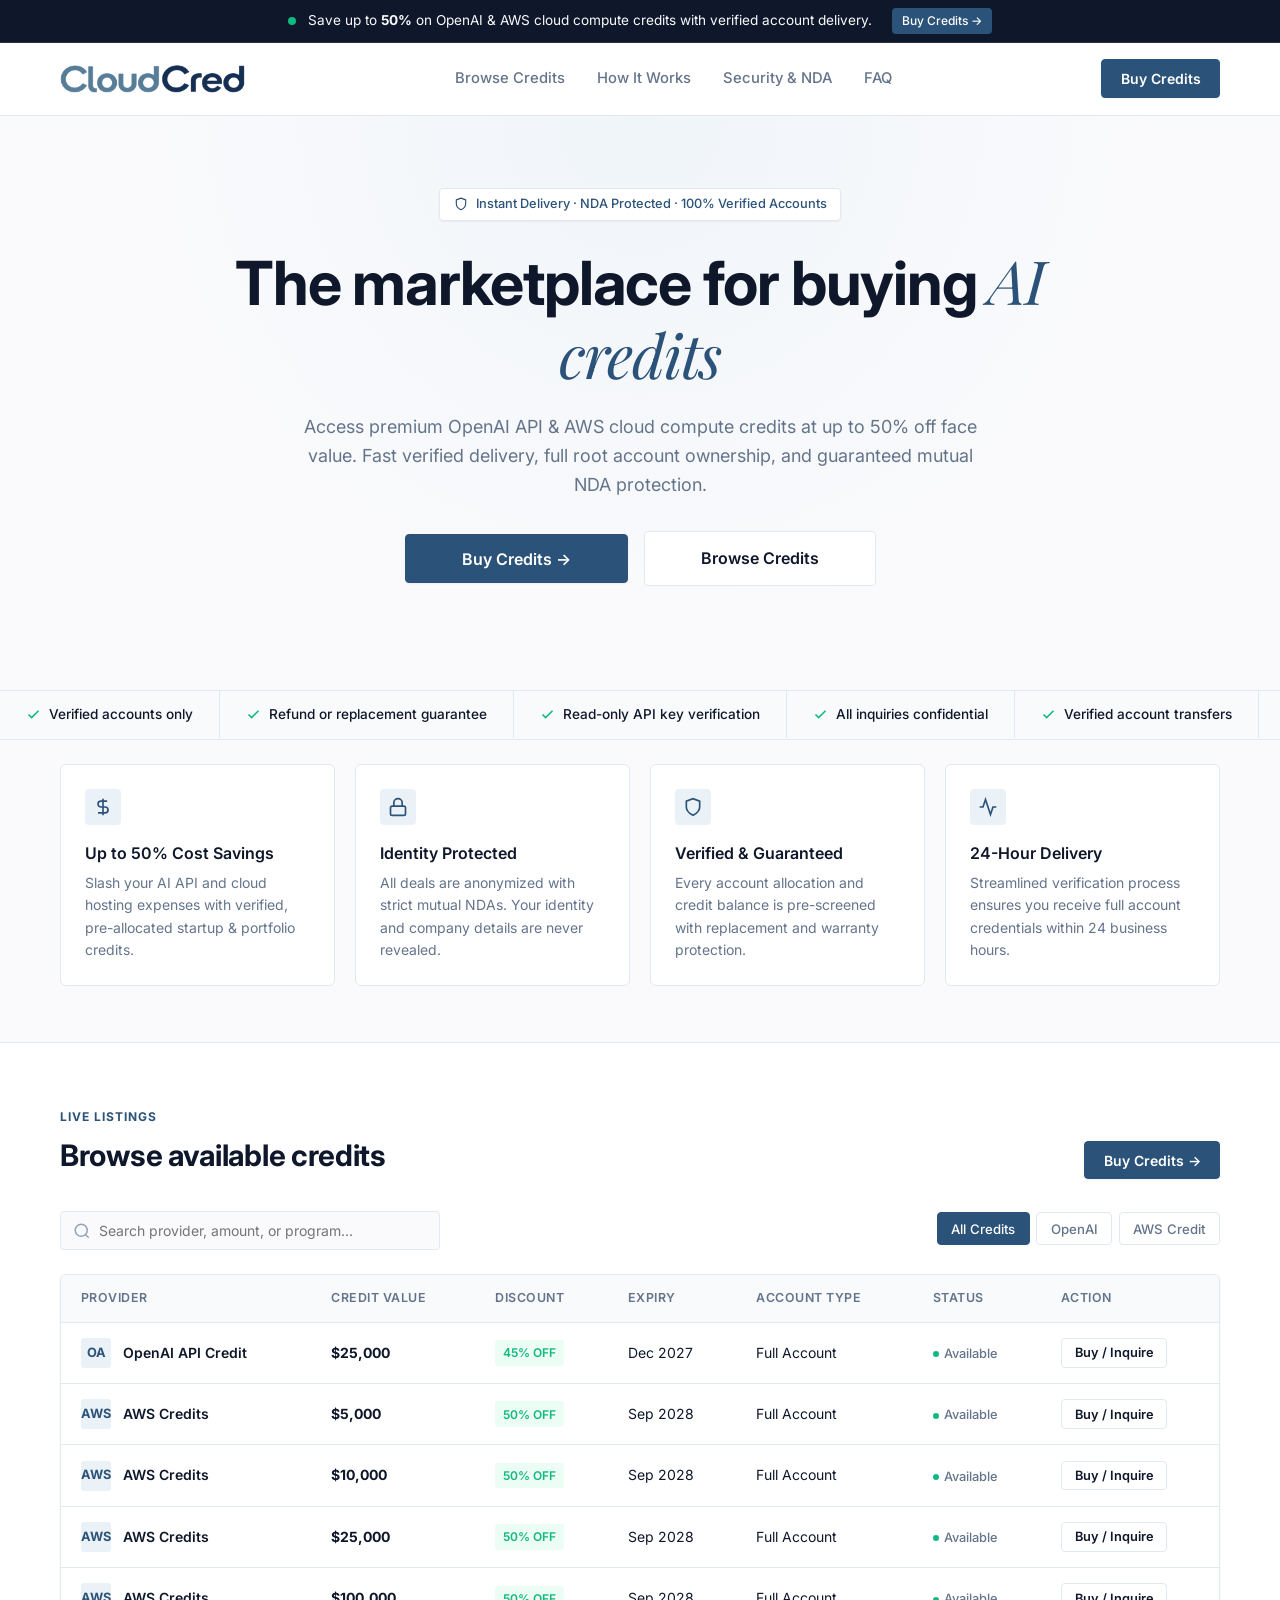
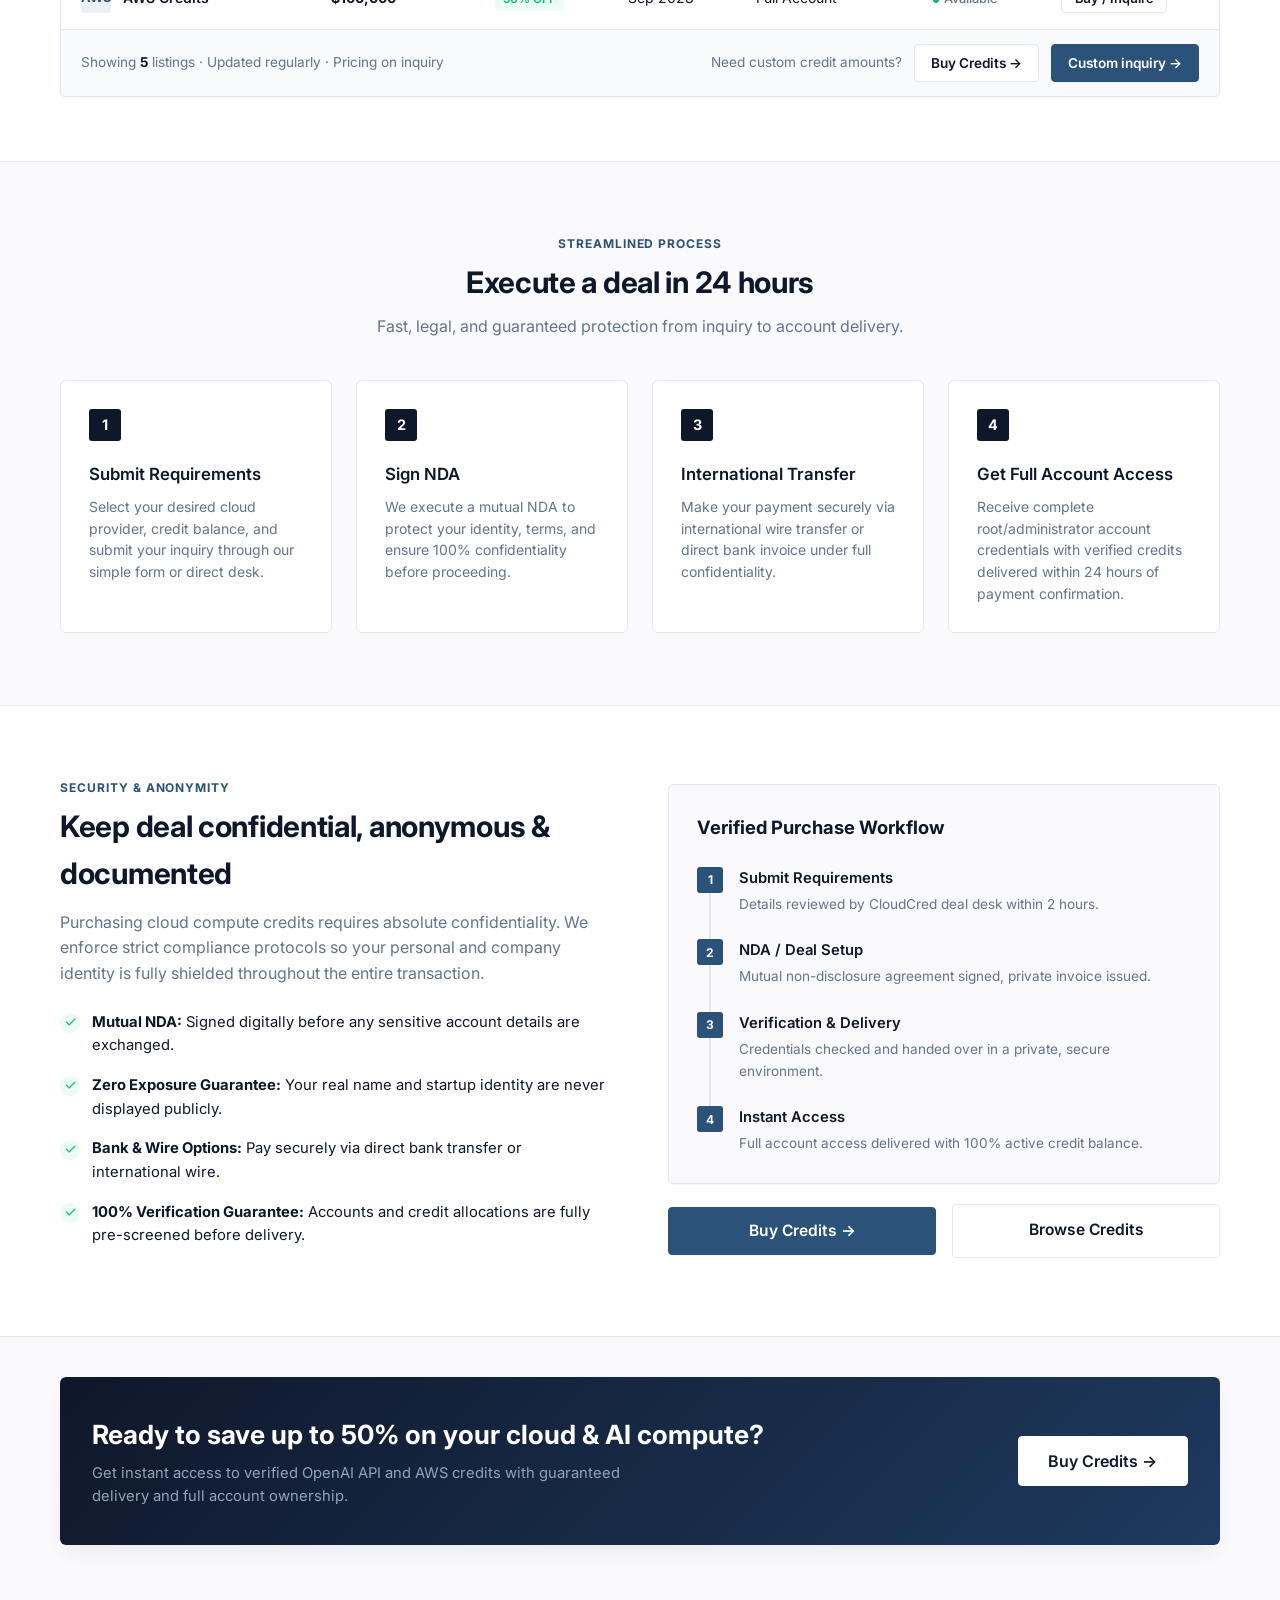
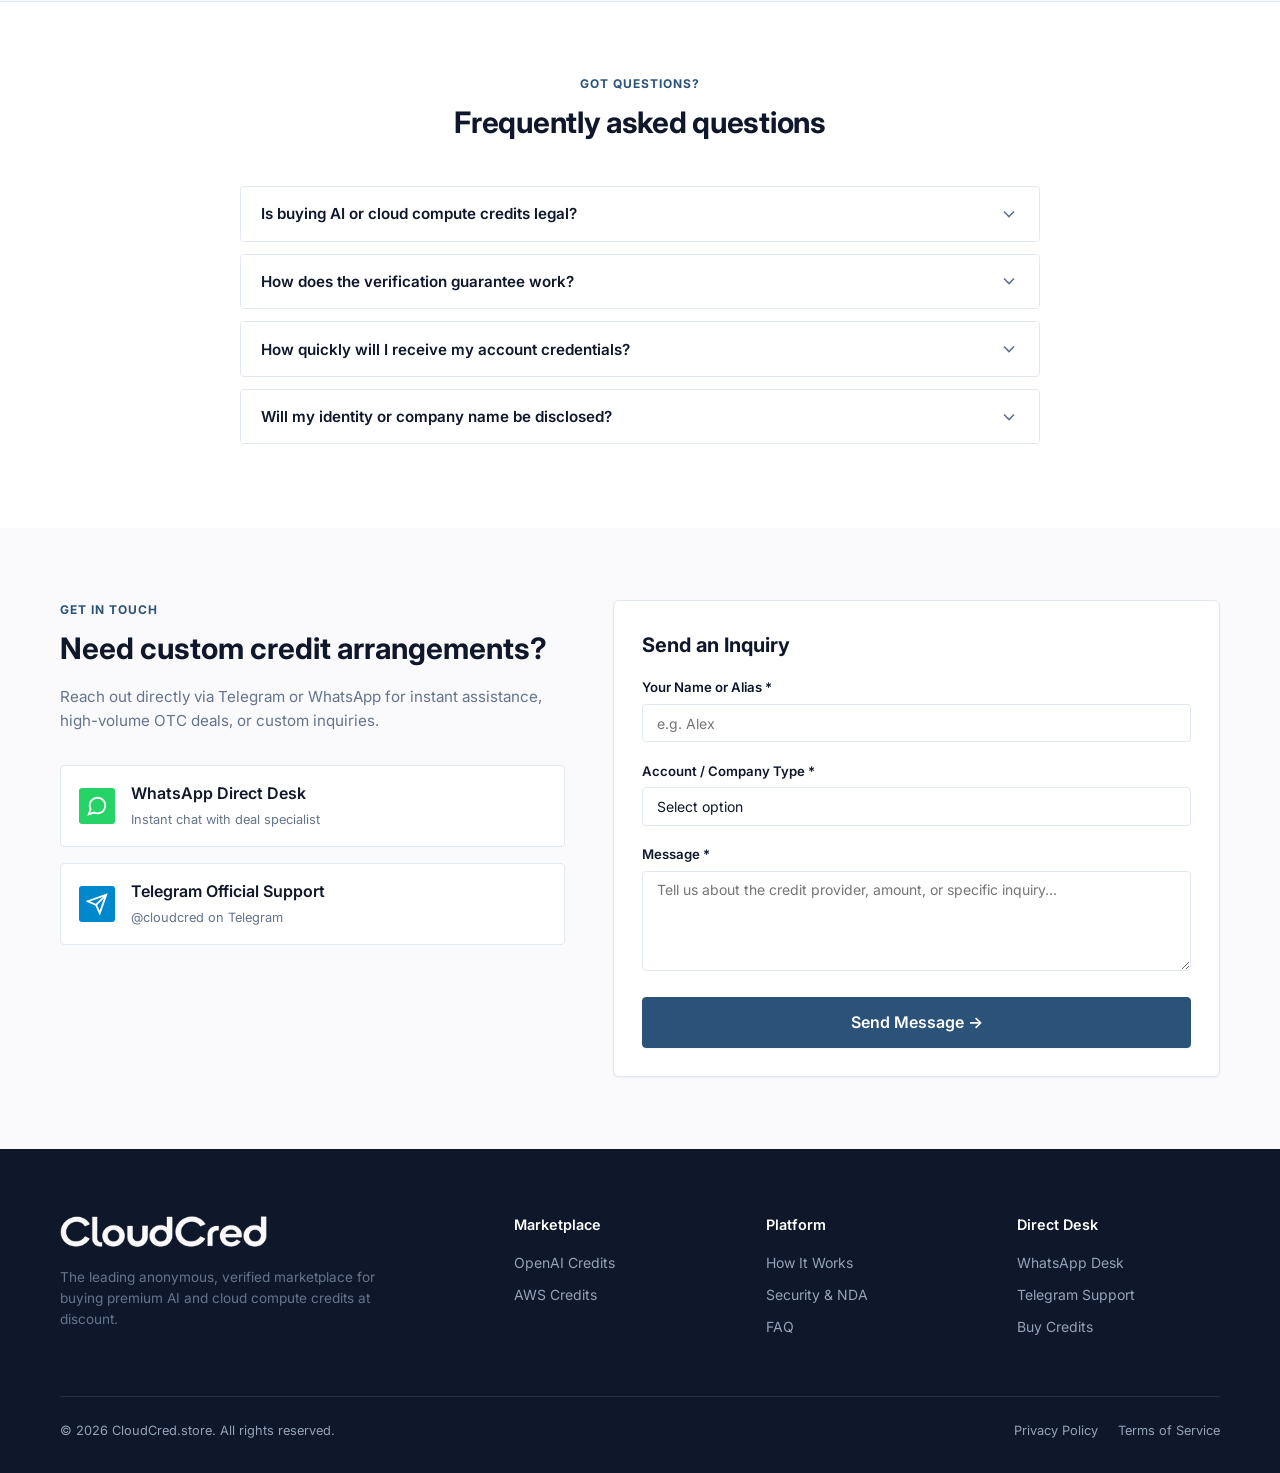
==== commit 6fce573b: "Enhance modal event handling with delegation and cache busting" ====
--- a/index.html
+++ b/index.html
@@ -705,6 +705,6 @@
   </div>
 
   <!-- Script -->
-  <script src="script.js"></script>
+  <script src="script.js?v=1.2"></script>
 </body>
 </html>
